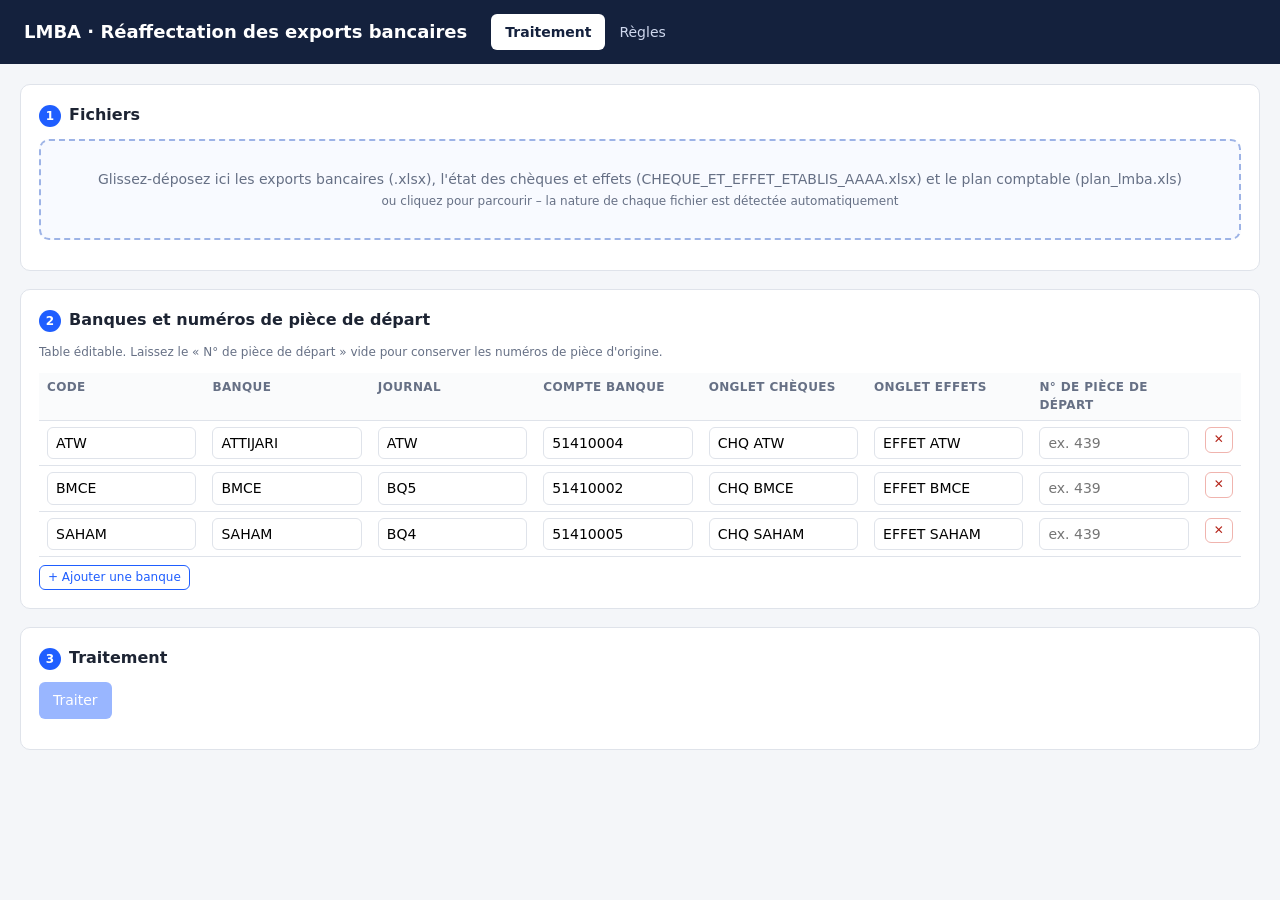
==== lmba/index.html @ 4ccf11db "Ajout de l'application LMBA de réaffectation des exports bancaires Co-Authored-By: Claude Sonnet 5.5" ====
<!doctype html>
<html lang="fr">
<head>
<meta charset="utf-8">
<meta name="viewport" content="width=device-width, initial-scale=1">
<title>LMBA – Réaffectation des exports bancaires</title>
<style>
:root{--bg:#f4f6f9;--card:#fff;--ink:#1d2433;--mut:#667085;--line:#dfe3ea;--acc:#1f5eff;--ok:#c6efce;--warn:#ffeb9c;--bad:#f8cbad}
*{box-sizing:border-box}
body{margin:0;font:14px/1.45 system-ui,-apple-system,Segoe UI,Roboto,sans-serif;background:var(--bg);color:var(--ink)}
header{background:#14213d;color:#fff;padding:14px 24px;display:flex;align-items:center;gap:24px;flex-wrap:wrap}
header h1{font-size:18px;margin:0;font-weight:600}
nav button{background:transparent;color:#cfd8ee;border:0;padding:8px 14px;font-size:14px;cursor:pointer;border-radius:6px}
nav button.on{background:#fff;color:#14213d;font-weight:600}
main{max-width:1280px;margin:0 auto;padding:20px}
.card{background:var(--card);border:1px solid var(--line);border-radius:10px;padding:18px;margin-bottom:18px}
.card h2{font-size:16px;margin:0 0 12px}
.card h2 .n{display:inline-block;background:var(--acc);color:#fff;border-radius:50%;width:22px;height:22px;text-align:center;line-height:22px;font-size:12px;margin-right:8px}
.drop{border:2px dashed #9db3e6;border-radius:10px;padding:28px;text-align:center;color:var(--mut);background:#f8faff;cursor:pointer}
.drop.over{background:#e6eeff;border-color:var(--acc)}
table{border-collapse:collapse;width:100%}
th,td{border-bottom:1px solid var(--line);padding:6px 8px;text-align:left;vertical-align:top}
th{font-size:12px;text-transform:uppercase;letter-spacing:.03em;color:var(--mut);background:#fafbfc;position:sticky;top:0}
td.num,th.num{text-align:right;font-variant-numeric:tabular-nums}
input,select,button{font:inherit}
input[type=text],input[type=number],select{border:1px solid var(--line);border-radius:6px;padding:5px 8px;background:#fff;max-width:100%}
td input[type=text]{width:100%;min-width:70px}
button.b{background:var(--acc);color:#fff;border:0;border-radius:6px;padding:8px 14px;cursor:pointer}
button.b.sec{background:#fff;color:var(--acc);border:1px solid var(--acc)}
button.b.red{background:#fff;color:#b42318;border:1px solid #f0b4ae}
button.b:disabled{opacity:.45;cursor:default}
button.sm{padding:3px 8px;font-size:12px}
.tag{display:inline-block;padding:1px 8px;border-radius:10px;font-size:12px;background:#eef1f6}
.tag.etat{background:#e0f2fe}.tag.plan{background:#ede9fe}.tag.exp{background:#dcfce7}.tag.err{background:#fee2e2}
.row{display:flex;gap:12px;flex-wrap:wrap;align-items:center}
.mut{color:var(--mut)}
.s-ok{background:var(--ok)}.s-verify{background:var(--warn)}.s-bad{background:var(--bad)}
.warns{margin:10px 0 0;padding:10px 14px;background:#fff7e6;border:1px solid #ffd591;border-radius:8px}
.warns li{margin:2px 0}
.scroll{max-height:520px;overflow:auto;border:1px solid var(--line);border-radius:8px}
.hide{display:none}
details{margin:8px 0}summary{cursor:pointer;font-weight:600}
code{background:#eef1f6;padding:1px 4px;border-radius:4px}
.inv{outline:2px solid #d92d20}
.small{font-size:12px}
td.mono input{font-family:ui-monospace,Menlo,Consolas,monospace;font-size:12px}
</style>
</head>
<body>
<header>
  <h1>LMBA · Réaffectation des exports bancaires</h1>
  <nav><button id="nav-main" class="on">Traitement</button><button id="nav-rules">Règles</button></nav>
</header>
<main>

<!-- ============ VUE TRAITEMENT ============ -->
<div id="view-main">

<section class="card">
  <h2><span class="n">1</span>Fichiers</h2>
  <div class="drop" id="drop">Glissez-déposez ici les exports bancaires (.xlsx), l'état des chèques et effets (CHEQUE_ET_EFFET_ETABLIS_AAAA.xlsx) et le plan comptable (plan_lmba.xls)<br><span class="small">ou cliquez pour parcourir – la nature de chaque fichier est détectée automatiquement</span>
    <input type="file" id="fileInput" multiple accept=".xlsx,.xls,.xlsm" class="hide"></div>
  <div id="fileList" style="margin-top:12px"></div>
</section>

<section class="card">
  <h2><span class="n">2</span>Banques et numéros de pièce de départ</h2>
  <p class="mut small" style="margin-top:0">Table éditable. Laissez le « N° de pièce de départ » vide pour conserver les numéros de pièce d'origine.</p>
  <div id="banksTbl"></div>
  <div class="row" style="margin-top:8px"><button class="b sec sm" id="addBank">+ Ajouter une banque</button></div>
</section>

<section class="card">
  <h2><span class="n">3</span>Traitement</h2>
  <div class="row"><button class="b" id="runBtn" disabled>Traiter</button><span id="runInfo" class="mut"></span></div>
  <div id="warns"></div>
  <div id="results" style="margin-top:12px"></div>
</section>

<section class="card hide" id="reviewCard">
  <h2><span class="n">4</span>Lignes à vérifier / non affectées</h2>
  <div class="row" style="margin-bottom:8px">
    <label>Afficher : <select id="revFilter"><option value="all">Jaunes et orange</option><option value="verify">Jaunes (à vérifier)</option><option value="bad">Orange (non affectées)</option></select></label>
    <span class="mut small">Choisissez un compte (saisie libre pour rechercher dans le plan). Cochez « Mémoriser » pour enregistrer une correspondance permanente.</span>
  </div>
  <div class="scroll"><table id="revTbl"></table></div>
  <details id="unkBox"><summary>Libellés sans règle</summary><div id="unkList"></div></details>
</section>

<section class="card hide" id="dlCard">
  <h2><span class="n">5</span>Téléchargements</h2>
  <div id="dlList" class="row"></div>
  <details id="lblBox"><summary>Libellés rencontrés par banque (pour affiner les motifs)</summary><div id="lblList"></div></details>
</section>

</div>

<!-- ============ VUE RÈGLES ============ -->
<div id="view-rules" class="hide">
<section class="card">
  <h2>Import / export</h2>
  <div class="row">
    <button class="b sec" id="expJson">Exporter (JSON)</button>
    <button class="b sec" id="impJsonBtn">Importer (JSON)</button><input type="file" id="impJson" accept=".json" class="hide">
    <button class="b red" id="resetAll">Rétablir les règles par défaut</button>
  </div>
  <p class="mut small">Le JSON contient les banques, les règles et les correspondances manuelles. Tout est mémorisé dans ce navigateur (localStorage) ; aucune donnée n'est envoyée à un serveur.</p>
</section>
<section class="card">
  <h2>Règles d'imputation <span class="mut small">(appliquées de haut en bas, la première qui correspond l'emporte ; elles ne concernent que les lignes 44970000)</span></h2>
  <p class="small mut" style="margin-top:0">Types : <b>chq</b>/<b>eff</b> = règlement fournisseur via l'état (le dernier groupe numérique du motif est le n°) ; <b>vir</b> = « Virement {nom} » (dernier groupe = nom) ; <b>fixed</b> = compte + libellé fixes ; <b>label</b> = seul le libellé change ; <b>keep</b> = ne rien modifier. Libellé : <code>{benef}</code> <code>{n}</code> <code>{nom}</code> <code>$1</code>…<code>$9</code> (groupes du motif). Motifs : expressions régulières insensibles à la casse, testées sur le libellé en majuscules sans accents.</p>
  <div class="scroll" style="max-height:640px"><table id="rulesTbl"></table></div>
  <div class="row" style="margin-top:8px"><button class="b sec sm" id="addRule">+ Ajouter une règle</button></div>
</section>
<section class="card">
  <h2>Correspondances manuelles (bénéficiaire / libellé → compte)</h2>
  <table id="mapTbl"></table>
  <div class="row" style="margin-top:8px"><button class="b sec sm" id="addMap">+ Ajouter une correspondance</button></div>
</section>
</div>

</main>
<datalist id="planList"></datalist>
<script src="lib/xlsx.min.js"></script>
<script src="lib/jszip.min.js"></script>
<script>
'use strict';
/* =====================================================================
   Utilitaires
   ===================================================================== */
const $ = s => document.querySelector(s);
const esc = s => String(s ?? '').replace(/[&<>"]/g, c => ({'&':'&amp;','<':'&lt;','>':'&gt;','"':'&quot;'}[c]));
const norm = s => String(s ?? '').normalize('NFD').replace(/[̀-ͯ]/g, '').toUpperCase().replace(/\s+/g, ' ').trim();
const normName = s => norm(s).split(/[^A-Z0-9]+/).filter(t => t && !['STE','SARL','SA','SOCIETE'].includes(t)).join('');
const r2 = x => Math.round(x * 100) / 100;
const fmt = x => r2(x).toLocaleString('fr-FR', {minimumFractionDigits: 2, maximumFractionDigits: 2});
function num(v) {
  if (typeof v === 'number') return v;
  if (v == null || v === '') return 0;
  let s = String(v).replace(/[\s ]/g, '');
  if (s.includes(',') && s.includes('.')) s = s.replace(/,/g, ''); else s = s.replace(',', '.');
  const f = parseFloat(s); return isNaN(f) ? 0 : f;
}
const EPOCH = Date.UTC(1899, 11, 30);
function toSerial(v) {
  if (v instanceof Date) return Math.round((Date.UTC(v.getFullYear(), v.getMonth(), v.getDate()) - EPOCH) / 864e5);
  if (typeof v === 'number') return Math.floor(v);
  if (typeof v === 'string') {
    const m = v.trim().match(/^(\d{1,2})[\/.\-](\d{1,2})[\/.\-](\d{2,4})/);
    if (m) { let y = +m[3]; if (y < 100) y += 2000; return Math.round((Date.UTC(y, +m[2] - 1, +m[1]) - EPOCH) / 864e5); }
    const m2 = v.trim().match(/^(\d{4})-(\d{2})-(\d{2})/);
    if (m2) return Math.round((Date.UTC(+m2[1], +m2[2] - 1, +m2[3]) - EPOCH) / 864e5);
  }
  return null;
}
const ymd = n => { const d = new Date(EPOCH + n * 864e5); return {y: d.getUTCFullYear(), m: d.getUTCMonth() + 1, d: d.getUTCDate()}; };
const dateStr = n => { if (n == null) return ''; const t = ymd(n); return String(t.d).padStart(2,'0') + '/' + String(t.m).padStart(2,'0') + '/' + t.y; };
const monthKey = n => { const t = ymd(n); return String(t.m).padStart(2,'0') + '-' + t.y; };
const escRe = s => s.replace(/[.*+?^${}()|[\]\\]/g, '\\$&');
function lev(a, b) {
  if (a === b) return 0; if (!a.length) return b.length; if (!b.length) return a.length;
  let prev = Array.from({length: b.length + 1}, (_, i) => i);
  for (let i = 1; i <= a.length; i++) {
    const cur = [i];
    for (let j = 1; j <= b.length; j++) cur[j] = Math.min(prev[j] + 1, cur[j-1] + 1, prev[j-1] + (a[i-1] === b[j-1] ? 0 : 1));
    prev = cur;
  }
  return prev[b.length];
}
const sim = (a, b) => { const m = Math.max(a.length, b.length); return m ? 1 - lev(a, b) / m : 1; };
const sheetKey = s => norm(s).replace(/[^A-Z0-9]/g, '');
const uid = () => Math.random().toString(36).slice(2, 9);

/* =====================================================================
   Configuration par défaut + persistance
   ===================================================================== */
const LS_KEY = 'lmba.config.v1';
const R = (bank, type, pattern, account, label, verify, note) => ({id: uid(), active: true, bank, type, pattern, account: account || '', label: label || '', verify: !!verify, note: note || ''});
function defaultBanks() {
  return [
    {code: 'ATW',   name: 'ATTIJARI', journal: 'ATW', account: '51410004', chq: 'CHQ ATW',   eff: 'EFFET ATW',   start: ''},
    {code: 'BMCE',  name: 'BMCE',     journal: 'BQ5', account: '51410002', chq: 'CHQ BMCE',  eff: 'EFFET BMCE',  start: ''},
    {code: 'SAHAM', name: 'SAHAM',    journal: 'BQ4', account: '51410005', chq: 'CHQ SAHAM', eff: 'EFFET SAHAM', start: ''}
  ];
}
function defaultRules() {
  const FR = 'Frais et commissions et services banquaires';
  const NOGEN = '(?!(?:COM|FRAIS|TVA|FACTURATION|SMS|TIMBRE)|.*(?:REMISE|ENCAISS|REJET|CERTIF|RECU))';
  return [
    R('*', 'fixed', 'TIMBRE|TIMFISC', '61671000', "Droitesd'enregistrement et de timbre", false, '2.2a Timbres (testés en premier)'),
    R('*', 'keep', '^(ARRETE DU COMPTE|AGIOS|FRAIS INSCRIPTION AU RNESM)', '', '', false, '2.2 Exceptions : pas de frais'),
    R('*', 'fixed', '^VIRMAS EMIS', '44320000', 'rémunérations dues au personnel', false, '2.2c Virements de masse'),
    R('ATW', 'chq', '^PAIEMENT CHEQUE N (?:[A-Z]{3} )?0*(\\d+)$', '', '{benef} CH N° {n}', false, '2.1 ATW chèques'),
    R('ATW', 'eff', '^REGLEMENT LCN N 0*(\\d+)$', '', '{benef} LCN N° {n}', false, '2.1 ATW effets'),
    R('ATW', 'vir', '^VIR(\\.| AG| INST| SRBM)? ?EMIS (WEB )?VERS (.+)$', '', 'Virement {nom}', false, '2.1 ATW virements émis'),
    R('BMCE', 'chq', '^PAIEMENT DE VOTRE CHEQUE NUMERO 0*(\\d+)$', '', '{benef} CH N° {n}', false, '2.1 BMCE chèques'),
    R('BMCE', 'eff', '^PAIEMENT DE VOTRE LCN RECUE INTER (BANQUE|AGENCE) NUMERO 0*(\\d+)$', '', '{benef} LCN N° {n}', false, '2.1 BMCE effets'),
    R('SAHAM', 'chq', '^' + NOGEN + '.*?(?:CHEQUE|CHQ)\\D*0*(\\d{5,})', '', '{benef} CH N° {n}', false, '2.1 SAHAM chèques (motif générique – à affiner)'),
    R('SAHAM', 'eff', '^' + NOGEN + '.*?(?:LCN|EFFET)\\D*0*(\\d{5,})', '', '{benef} LCN N° {n}', false, '2.1 SAHAM effets (motif générique – à affiner)'),
    R('*', 'vir', '^(?!COM|FRAIS|TVA|FACTURATION|SMS|REJET).*\\bVIR.*?\\b(?:EMIS|VERS)\\b\\s+(?:(?:WEB|VERS)\\s+)*(.+)$', '', 'Virement {nom}', false, '2.1 Virements émis (toutes banques)'),
    R('ATW', 'fixed', '^(COM & FRAIS|COMMISSION PRELEVEMENT DGI|FACTURATION VIREMENT DU|COMMISSION CAUTION|FRAIS RELEVE CAUTION|COMMISSION TRAITEMENT DEPASSEMENT|OPERATION AU DEBIT REF : C\\.PME|SMS SUPLM|COMM VIR|FRAIS POUR CERTIFICATION CHEQUE)', '61473000', FR, false, '2.2b Frais ATW'),
    R('BMCE', 'fixed', '^(COMMISSION DE PAIEMENT DE VOTRE LCN|TVA SUR COMMISSION|COMMISSION SUR PRELEVEMENT|TVA SUR FRAIS|FRAIS H\\.?T BAD E-BANKING|TVA / FRAIS|COMMISSION CAUTION|FRAIS COURRIER CAUTION|FRAIS TVA|COMMISSION REMISE|COMMISSION IMPAYE|TVA COMMISSION|COMMISSION SUR VIREMENT|FRAIS ECHELLE|FRAIS T\\.?COMPTE|COMMI)', '61473000', FR, false, '2.2b Frais BMCE'),
    R('*', 'fixed', '^(COM\\b|COMM|FRAIS|TVA SUR COM|TVA SUR FRAIS|TVA / FRAIS|FACTURATION|SMS)', '61473000', FR, true, '2.2b Règle générale (toutes banques) – à vérifier'),
    R('*', 'keep', '^PRELEVEMENT EN FAV\\.?\\s*CNSS', '', '', false, '2.3 CNSS : libellé inchangé'),
    R('*', 'label', '^PRELEVEMENT EN FAV\\.?\\s*(.+)$', '', '$1', false, '2.3 Prélèvement en faveur de X'),
    R('*', 'label', '^PRELEVEMENT A005 ECH', '', 'PRELEVEMENT A005 ECH', false, '2.3 Prélèvement A005'),
    R('*', 'keep', '^(VIR[A-Z. ]*RECU DE|VIREMENT RECU DE|ENCAISSEMENT DE|REMISE CHEQUE|REGLEMENT REMISE|REJET VIREMENT|CERTIFICATION CHEQUE)', '', '', false, '2.4 Encaissements, rejets : ne pas modifier')
  ];
}
function defaultMaps() {
  const L = '44110011';
  return ['LOYER ATELIER BENSNAH ABDELKADER','LOYER BUREAU SIHAM','MR BENSNAH LOYER','LOYER ATELIER','LOYER BUREAU','SIHAM MESNAN LOYER BUREAU']
    .map(n => ({name: n, account: L}))
    .concat([{name: "RSB PARTNER'S", account: '44110862'}, {name: 'TUBE ET PROFIL', account: '44110214'}]);
}
let CFG;
function loadCfg() {
  let c = null;
  try { c = JSON.parse(localStorage.getItem(LS_KEY) || 'null'); } catch (e) {}
  CFG = (c && c.banks && c.rules && c.maps) ? c : {banks: defaultBanks(), rules: defaultRules(), maps: defaultMaps()};
}
function saveCfg() { try { localStorage.setItem(LS_KEY, JSON.stringify(CFG)); } catch (e) {} }
loadCfg();

/* =====================================================================
   État applicatif
   ===================================================================== */
const S = {files: [], plan: null, results: null, overrides: new Map(), warns: []};

/* =====================================================================
   Lecture des fichiers
   ===================================================================== */
const sheetRows = ws => XLSX.utils.sheet_to_json(ws, {header: 1, raw: true, defval: null, blankrows: false});

function parseEtat(wb) {
  const out = {};
  for (const sn of wb.SheetNames) {
    const rows = sheetRows(wb.Sheets[sn]);
    const hi = rows.slice(0, 40).findIndex(r => r.some(c => c != null && norm(c).includes('BENIFICAIRE/LIBELLE')));
    if (hi < 0) continue;
    const h = rows[hi].map(norm);
    const cB = h.findIndex(x => x.includes('BENIFICAIRE'));
    let cD = h.findIndex(x => x === 'DATE');
    let cN = h.findIndex(x => (x.includes('CHEQUE') || x.includes('EFFET')) && !x.includes('ECHEANCE'));
    let cM = h.findIndex(x => x.includes('MONTANT'));
    if (cN < 0) cN = cB + 3; if (cM < 0) cM = cB + 4; if (cD < 0) cD = cB + 1;
    const map = new Map(); let count = 0;
    for (const r of rows.slice(hi + 1)) {
      if (r.some(c => c != null && norm(c).includes('ANNULER'))) continue;
      const benef = String(r[cB] ?? '').replace(/\s+/g, ' ').trim();
      const n = String(r[cN] ?? '').replace(/\D/g, '').replace(/^0+/, '');
      if (!benef && !n) continue;
      if (!n) continue;
      const rec = {benef, amount: num(r[cM]), date: toSerial(r[cD]), sheet: sn};
      if (!map.has(n)) map.set(n, []);
      map.get(n).push(rec); count++;
    }
    out[sheetKey(sn)] = {name: sn, map, count};
  }
  return out;
}
function parseExport(wb) {
  for (const sn of wb.SheetNames) {
    const rows = sheetRows(wb.Sheets[sn]);
    const hi = rows.slice(0, 20).findIndex(r => r.some(c => norm(c) === 'JRL') && r.some(c => norm(c).startsWith('DATE')));
    if (hi < 0) continue;
    const hdrRaw = rows[hi];
    const h = hdrRaw.map(c => norm(c));
    const find = (pred, dflt) => { const i = h.findIndex(pred); return i >= 0 ? i : dflt; };
    const C = {
      jrl: find(x => x === 'JRL', 0), date: find(x => x.startsWith('DATE'), 1), piece: find(x => x.startsWith('PIECE'), 2),
      acc: find(x => x.includes('COMPTE'), 3), label: find(x => x.startsWith('NOM'), 4), d: find(x => x.startsWith('DEBIT'), 5),
      c: find(x => x.startsWith('CREDIT'), 6), fact: find(x => x.includes('FACTURE'), 7)
    };
    const hdr = [C.jrl, C.date, C.piece, C.acc, C.label, C.d, C.c, C.fact].map((ci, k) => hdrRaw[ci] ?? ['Jrl','Date Fact.','Pièce','N° Compte','Nom client','Débit','Crédit','N° Facture'][k]);
    const out = [];
    rows.slice(hi + 1).forEach((r, i) => {
      if (r.every(c => c == null || c === '')) return;
      const acc = String(r[C.acc] ?? '').trim();
      if (!acc) return;
      out.push({idx: i, jrl: String(r[C.jrl] ?? '').trim(), date: toSerial(r[C.date]), piece: r[C.piece], acc, rawAcc: r[C.acc],
        label: String(r[C.label] ?? ''), d: num(r[C.d]), c: num(r[C.c]), rawD: r[C.d], rawC: r[C.c], fact: r[C.fact]});
    });
    return {rows: out, hdr, sheet: sn};
  }
  return null;
}
function parsePlan(wb) {
  const rows = sheetRows(wb.Sheets[wb.SheetNames[0]]);
  const accs = new Map();
  for (const r of rows) {
    const a = String(r[0] ?? '').trim();
    if (/^\d{4,}$/.test(a)) accs.set(a, String(r[2] ?? '').replace(/\s+/g, ' ').trim());
  }
  return accs.size >= 5 ? accs : null;
}
function detectBank(rows) {
  const cnt = {};
  for (const b of CFG.banks) cnt[b.code] = 0;
  for (const r of rows) for (const b of CFG.banks) {
    if (b.journal && r.jrl.toUpperCase() === b.journal.toUpperCase()) cnt[b.code]++;
    else if (b.account && r.acc === b.account) cnt[b.code]++;
  }
  const best = Object.entries(cnt).sort((a, b) => b[1] - a[1])[0];
  return best && best[1] > 0 ? best[0] : '';
}
function majorityMonth(rows) {
  const c = {};
  for (const r of rows) if (r.date != null) { const k = monthKey(r.date); c[k] = (c[k] || 0) + 1; }
  const e = Object.entries(c).sort((a, b) => b[1] - a[1]);
  return {month: e[0] ? e[0][0] : '', multi: e.length > 1};
}
async function addFiles(list) {
  for (const f of list) {
    const rec = {id: uid(), name: f.name, kind: 'inconnu', msg: ''};
    try {
      const wb = XLSX.read(await f.arrayBuffer(), {type: 'array'});
      const et = parseEtat(wb);
      if (Object.keys(et).length) { rec.kind = 'etat'; rec.etat = et; rec.msg = Object.values(et).map(s => `${s.name} (${s.count})`).join(', '); }
      else {
        const ex = parseExport(wb);
        if (ex && ex.rows.length) {
          rec.kind = 'export'; rec.ex = ex; rec.bank = detectBank(ex.rows);
          const m = majorityMonth(ex.rows); rec.month = m.month; rec.multi = m.multi;
          rec.minDate = Math.min(...ex.rows.map(r => r.date ?? 1e9));
        } else {
          const pl = parsePlan(wb);
          if (pl) { rec.kind = 'plan'; rec.plan = pl; rec.msg = pl.size + ' comptes'; }
        }
      }
    } catch (e) { rec.msg = 'Lecture impossible : ' + e.message; }
    S.files.push(rec);
  }
  S.results = null;
  refreshPlan(); renderFiles(); renderResults();
}
function refreshPlan() {
  const p = S.files.filter(f => f.kind === 'plan').pop();
  S.plan = p ? p.plan : null;
  const dl = $('#planList');
  dl.innerHTML = S.plan ? [...S.plan].map(([a, n]) => `<option value="${esc(a)} – ${esc(n)}"></option>`).join('') : '';
}

/* =====================================================================
   Appariement des écritures
   ===================================================================== */
function pairRows(rows) {
  const isBank = r => /^514/.test(r.acc);
  const opp = (a, b) => Math.abs(a.d - b.c) < 0.005 && Math.abs(a.c - b.d) < 0.005;
  const used = new Set(), pairs = [];
  const mk = (a, b) => { used.add(a); used.add(b); const bank = isBank(a) ? a : b, cp = bank === a ? b : a; pairs.push({bank, cp}); };
  // 1) lignes consécutives
  for (let i = 0; i + 1 < rows.length; i++) {
    const a = rows[i], b = rows[i + 1];
    if (used.has(a) || used.has(b)) continue;
    if (isBank(a) !== isBank(b) && a.date === b.date && norm(a.label) === norm(b.label) && opp(a, b)) { mk(a, b); i++; }
  }
  // 2) regroupement (date, libellé), puis 3) (date, montant opposé)
  const rest = () => rows.filter(r => !used.has(r));
  for (const pass of [0, 1]) {
    const banks = rest().filter(isBank), cps = rest().filter(r => !isBank(r));
    for (const a of banks) {
      const b = cps.find(c => !used.has(c) && opp(a, c) && c.date === a.date && (pass === 1 || norm(c.label) === norm(a.label)));
      if (b) mk(a, b);
    }
  }
  // 4) orphelines
  const orphans = rest().map(r => isBank(r) ? {bank: r, cp: null} : {bank: null, cp: r});
  const all = pairs.concat(orphans);
  all.forEach(p => { p.first = Math.min(p.bank ? p.bank.idx : 1e9, p.cp ? p.cp.idx : 1e9); });
  all.sort((x, y) => x.first - y.first);
  return all;
}

/* =====================================================================
   Moteur de règles
   ===================================================================== */
const rank = {none: 0, ok: 1, verify: 2, bad: 3};
const worst = (a, b) => rank[b] > rank[a] ? b : a;
function lastNumericGroup(m) { for (let i = m.length - 1; i >= 1; i--) if (m[i] != null && /^\d+$/.test(m[i])) return m[i]; return ''; }
function lastGroup(m) { for (let i = m.length - 1; i >= 1; i--) if (m[i] != null && m[i] !== '') return m[i]; return ''; }
function tpl(t, m, vars) {
  return String(t || '').replace(/\{(\w+)\}/g, (_, k) => (vars && vars[k] != null ? vars[k] : '')).replace(/\$(\d)/g, (_, d) => m[+d] ?? '').replace(/\s+/g, ' ').trim();
}
function makeCtx(etats) {
  const re = new Map(), bad = [];
  for (const r of CFG.rules) { try { re.set(r.id, new RegExp(r.pattern, 'i')); } catch (e) { bad.push(r.pattern); } }
  const sup = S.plan ? [...S.plan].filter(([a]) => a.startsWith('4411')).map(([a, n]) => ({acc: a, name: n, n: normName(n)})) : [];
  return {re, bad, etats, sup, supCache: new Map()};
}
function findEtat(ctx, bank, kind, n, amount) {
  const wanted = sheetKey(kind === 'chq' ? bank.chq : bank.eff);
  const pick = (recs) => recs.find(x => Math.abs(x.amount - amount) <= 0.01) || recs[0];
  let recs = ctx.etats[wanted] && ctx.etats[wanted].map.get(n);
  if (recs) return {rec: pick(recs), other: null};
  for (const k of Object.keys(ctx.etats)) { const rr = ctx.etats[k].map.get(n); if (rr) return {rec: pick(rr), other: ctx.etats[k].name}; }
  return null;
}
function matchSupplier(ctx, benef) {
  if (ctx.supCache.has(benef)) return ctx.supCache.get(benef);
  const nb = normName(benef);
  let res;
  const mp = CFG.maps.find(m => normName(m.name) === nb && nb);
  if (mp) res = {status: 'ok', account: mp.account, name: (S.plan && S.plan.get(mp.account)) || mp.name, remark: ''};
  else if (!S.plan) res = {status: 'bad', account: '', name: '', remark: 'Plan comptable non chargé'};
  else if (!nb) res = {status: 'bad', account: '', name: '', remark: 'Bénéficiaire vide'};
  else {
    let best = null, bs = -1, inc = null, incS = -1;
    for (const s of ctx.sup) {
      const v = sim(nb, s.n);
      if (v > bs) { bs = v; best = s; }
      if (s.n && Math.min(s.n.length, nb.length) >= 5 && (s.n.includes(nb) || nb.includes(s.n)) && v > incS) { incS = v; inc = s; }
    }
    if (best && bs >= 0.9) res = {status: 'ok', account: best.acc, name: best.name, remark: bs < 1 ? `Rapproché de « ${best.name} » (similarité ${bs.toFixed(2)})` : ''};
    else if (inc) res = {status: 'verify', account: inc.acc, name: inc.name, remark: `Nom inclus dans « ${inc.name} » – à vérifier`};
    else res = {status: 'bad', account: '', name: '', remark: 'Fournisseur absent du plan – compte à créer' + (best ? ` (plus proche : « ${best.name} »)` : '')};
  }
  ctx.supCache.set(benef, res);
  return res;
}
function classify(e, bank, ctx) {
  const raw = String(e.cp.label ?? '');
  const base = {newLabel: raw, account: e.cp.acc, accountName: S.plan ? (S.plan.get(e.cp.acc) || '') : '', benef: '', remark: '', status: 'none', ruleId: null, unknown: false};
  if (e.cp.acc !== '44970000') return base;
  const L = norm(raw);
  const amount = Math.max(e.cp.d, e.cp.c);
  for (const r of CFG.rules) {
    if (!r.active || (r.bank !== '*' && r.bank !== bank.code)) continue;
    const re = ctx.re.get(r.id); if (!re) continue;
    const m = L.match(re); if (!m) continue;
    base.ruleId = r.id;
    switch (r.type) {
      case 'keep': return base;
      case 'label': base.newLabel = tpl(r.label, m); base.status = 'ok'; base.remark = 'Libellé modifié (compte 44970000 conservé)'; return base;
      case 'fixed':
        base.newLabel = tpl(r.label, m) || raw; base.account = r.account || base.account;
        base.accountName = (S.plan && S.plan.get(base.account)) || ''; base.status = r.verify ? 'verify' : 'ok';
        base.remark = r.verify ? 'Libellé capté par la règle générale – à vérifier' : ''; return base;
      case 'vir': {
        const nom = lastGroup(m).trim();
        base.newLabel = tpl(r.label, m, {nom}); base.benef = ''; base.status = 'ok'; base.remark = 'Virement (compte 44970000 conservé)'; return base;
      }
      case 'chq': case 'eff': {
        const n = lastNumericGroup(m).replace(/^0+/, '');
        const hasEtat = Object.keys(ctx.etats).length > 0;
        const found = hasEtat && n ? findEtat(ctx, bank, r.type, n, amount) : null;
        if (!found) { base.status = 'bad'; base.remark = hasEtat ? "N° introuvable dans l'état" : "État des chèques et effets non chargé"; base.benef = ''; return base; }
        const {rec, other} = found;
        base.benef = rec.benef; base.newLabel = tpl(r.label, m, {benef: rec.benef, n});
        let st = 'ok'; const rem = [];
        if (other) { st = worst(st, 'verify'); rem.push(`N° trouvé dans l'onglet « ${other} » au lieu de « ${r.type === 'chq' ? bank.chq : bank.eff} »`); }
        if (Math.abs(rec.amount - amount) > 0.01) { st = worst(st, 'verify'); rem.push(`Montant état ${fmt(rec.amount)} ≠ banque ${fmt(amount)}`); }
        const sp = matchSupplier(ctx, rec.benef);
        st = worst(st, sp.status); if (sp.remark) rem.push(sp.remark);
        if (sp.account) { base.account = sp.account; base.accountName = sp.name; }
        base.status = st; base.remark = rem.join(' · '); return base;
      }
    }
  }
  // Aucun motif : correspondance mémorisée sur le libellé ?
  const mp = CFG.maps.find(m => normName(m.name) === normName(raw) && normName(raw));
  if (mp) { base.account = mp.account; base.accountName = (S.plan && S.plan.get(mp.account)) || mp.name; base.status = 'ok'; base.remark = 'Correspondance mémorisée'; return base; }
  base.status = 'bad'; base.unknown = true; base.remark = 'Libellé sans règle'; return base;
}

/* =====================================================================
   Traitement
   ===================================================================== */
function run() {
  const warns = [];
  const exports = S.files.filter(f => f.kind === 'export');
  if (!exports.length) return;
  const etats = {};
  for (const f of S.files.filter(f => f.kind === 'etat')) for (const [k, v] of Object.entries(f.etat)) {
    if (!etats[k]) etats[k] = {name: v.name, map: new Map(), count: 0};
    for (const [n, recs] of v.map) { if (!etats[k].map.has(n)) etats[k].map.set(n, []); etats[k].map.get(n).push(...recs); }
    etats[k].count += v.count;
  }
  const ctx = makeCtx(etats);
  if (ctx.bad.length) warns.push('Motifs invalides ignorés : ' + ctx.bad.join(' ; '));
  if (!S.files.some(f => f.kind === 'etat')) warns.push("Aucun état des chèques et effets chargé : les règlements par chèque/effet resteront non affectés.");
  if (!S.plan) warns.push("Aucun plan comptable chargé : les fournisseurs ne pourront pas être affectés.");

  const order = exports.slice().sort((a, b) => (a.minDate - b.minDate) || a.name.localeCompare(b.name));
  const counters = {}; const nextFree = {};
  for (const b of CFG.banks) { const n = parseInt(b.start, 10); counters[b.code] = isNaN(n) ? null : n; }
  const results = [];
  for (const f of order) {
    const bank = CFG.banks.find(b => b.code === f.bank);
    if (!bank) { warns.push(`« ${f.name} » : banque non détectée – choisissez-la dans la liste.`); continue; }
    const entries = pairRows(f.ex.rows).map((p, i) => ({p, key: f.id + ':' + p.first, fileId: f.id}));
    const res = {file: f, bank, month: f.month, entries: [], stats: {total: 0, ok: 0, verify: 0, bad: 0, none: 0}, rangeLabel: '—', totalD: 0, totalC: 0};
    for (const en of entries) {
      const p = en.p;
      if (!p.cp || !p.bank) {
        warns.push(`« ${f.name} » : ligne non appariée (${dateStr((p.bank || p.cp).date)} – ${(p.bank || p.cp).label} – compte ${(p.bank || p.cp).acc})`);
        en.cp = p.cp || {acc: '', label: '', d: 0, c: 0, date: p.bank.date, idx: -1, jrl: p.bank.jrl};
        en.bk = p.bank; if (!p.bank) en.bk = null;
        en.orphan = true;
      } else { en.cp = p.cp; en.bk = p.bank; }
      const cl = p.cp ? classify({cp: p.cp, bk: p.bank}, bank, ctx) : {newLabel: p.bank.label, account: '', accountName: '', benef: '', remark: 'Ligne non appariée', status: 'bad', ruleId: null, unknown: false};
      Object.assign(en, cl);
      const ov = S.overrides.get(en.key);
      if (ov) { en.account = ov.account; en.accountName = ov.name; en.status = 'ok'; en.remark = (en.remark ? en.remark + ' · ' : '') + 'Choix manuel'; en.manual = true; }
      en.date = (p.bank || p.cp).date; en.origLabel = String((p.cp || p.bank).label ?? '');
      en.amount = r2(Math.max(p.cp ? Math.max(p.cp.d, p.cp.c) : 0, p.bank ? Math.max(p.bank.d, p.bank.c) : 0));
      en.sheetName = f.name; en.bankCode = bank.code;
      en.changed = en.newLabel !== en.origLabel || (p.cp && en.account !== p.cp.acc);
      res.entries.push(en);
      res.stats.total++; res.stats[en.status]++;
      for (const l of [p.cp, p.bank]) if (l) { res.totalD += l.d; res.totalC += l.c; }
      const sd = (p.cp ? p.cp.d : 0) + (p.bank ? p.bank.d : 0), sc = (p.cp ? p.cp.c : 0) + (p.bank ? p.bank.c : 0);
      if (Math.abs(sd - sc) > 0.005 && !en.orphan) warns.push(`« ${f.name} » : écriture déséquilibrée (${dateStr(en.date)} – ${en.origLabel}) : débit ${fmt(sd)} / crédit ${fmt(sc)}`);
    }
    // numérotation
    if (counters[bank.code] != null) {
      const first = counters[bank.code];
      for (const en of res.entries) en.piece = counters[bank.code]++;
      res.rangeLabel = res.entries.length ? `${first} → ${counters[bank.code] - 1}` : '—';
      nextFree[bank.code] = counters[bank.code];
    }
    if (Math.abs(res.totalD - res.totalC) > 0.005) warns.push(`« ${f.name} » : total débit ${fmt(res.totalD)} ≠ total crédit ${fmt(res.totalC)}`);
    if (f.multi) warns.push(`« ${f.name} » : le fichier couvre plusieurs mois (mois retenu : ${f.month}).`);
    results.push(res);
  }
  // doublons entre fichiers
  const seen = new Map();
  for (const res of results) for (const en of res.entries) {
    const k = [en.bankCode, en.date, norm(en.origLabel), en.amount].join('|');
    if (seen.has(k) && seen.get(k) !== res.file.id) {
      const other = seen.get(k);
      warns.push(`Doublon possible entre fichiers : ${dateStr(en.date)} – ${en.origLabel} – ${fmt(en.amount)} (« ${res.file.name} » et « ${results.find(r => r.file.id === other).file.name} »)`);
      en.remark = (en.remark ? en.remark + ' · ' : '') + 'Doublon possible entre fichiers';
    } else if (!seen.has(k)) seen.set(k, res.file.id);
  }
  S.results = {list: results, nextFree};
  S.warns = warns;
  renderResults();
}

/* =====================================================================
   Export Excel
   ===================================================================== */
const FILL = {ok: 'C6EFCE', verify: 'FFEB9C', bad: 'F8CBAD'};
const stl = st => FILL[st] ? {fill: {patternType: 'solid', fgColor: {rgb: FILL[st]}}} : undefined;
function fileNameOf(res) { return `Export_${res.bank.code}_${res.month || 'XX-XXXX'}_reaffecte.xlsx`; }
async function buildXlsx(res) {
  const wb = XLSX.utils.book_new();
  const H = {font: {bold: true}, fill: {patternType: 'solid', fgColor: {rgb: 'D9E1F2'}}, border: {bottom: {style: 'thin', color: {rgb: '808080'}}}};
  // --- Feuil1
  const ws = {}; let r = 0;
  const put = (ws, r, c, v, o = {}) => {
    if (v === null || v === undefined || v === '') { if (!o.s) return; v = ''; }
    const cell = {v, t: typeof v === 'number' ? 'n' : 's'};
    if (o.z) cell.z = o.z; if (o.s) cell.s = JSON.parse(JSON.stringify(o.s)); // copie : la bibliothèque modifie l'objet de style
    ws[XLSX.utils.encode_cell({r, c})] = cell;
  };
  res.file.ex.hdr.forEach((h, c) => put(ws, 0, c, String(h), {s: H}));
  r = 1;
  const accVal = (acc, raw) => (typeof raw === 'number' && /^\d+$/.test(acc)) ? Number(acc) : acc;
  for (const en of res.entries) {
    const s = stl(en.status);
    for (const kind of ['cp', 'bk']) {
      const l = kind === 'cp' ? en.p.cp : en.p.bank; if (!l) continue;
      const isCp = kind === 'cp';
      const label = isCp ? en.newLabel : (en.p.cp ? en.newLabel : l.label);
      const acc = isCp ? en.account : l.acc;
      const piece = en.piece != null ? en.piece : l.piece;
      put(ws, r, 0, l.jrl, {s}); put(ws, r, 1, l.date, {z: 'dd/mm/yyyy', s}); put(ws, r, 2, piece, {s});
      put(ws, r, 3, accVal(acc, l.rawAcc), {s}); put(ws, r, 4, label, {s});
      put(ws, r, 5, l.rawD == null || l.rawD === '' ? null : l.d, {z: '#,##0.00', s}); put(ws, r, 6, l.rawC == null || l.rawC === '' ? null : l.c, {z: '#,##0.00', s});
      put(ws, r, 7, l.fact, {s});
      r++;
    }
  }
  ws['!ref'] = XLSX.utils.encode_range({s: {r: 0, c: 0}, e: {r: Math.max(r - 1, 0), c: 7}});
  ws['!cols'] = [{wch: 7}, {wch: 12}, {wch: 8}, {wch: 12}, {wch: 52}, {wch: 14}, {wch: 14}, {wch: 14}];
  XLSX.utils.book_append_sheet(wb, ws, 'Feuil1');
  // --- Contrôle
  const wc = {}; const hd = ['Date', "Libellé d'origine", 'Nouveau libellé', 'Bénéficiaire (état)', 'Compte affecté', 'Intitulé plan', 'Montant', 'Remarque'];
  hd.forEach((h, c) => put(wc, 0, c, h, {s: H}));
  res.entries.forEach((en, i) => {
    const s = stl(en.status), rr = i + 1;
    put(wc, rr, 0, en.date, {z: 'dd/mm/yyyy', s}); put(wc, rr, 1, en.origLabel, {s}); put(wc, rr, 2, en.newLabel, {s}); put(wc, rr, 3, en.benef, {s});
    put(wc, rr, 4, en.account, {s}); put(wc, rr, 5, en.accountName, {s}); put(wc, rr, 6, en.amount, {z: '#,##0.00', s}); put(wc, rr, 7, en.remark, {s});
  });
  wc['!ref'] = XLSX.utils.encode_range({s: {r: 0, c: 0}, e: {r: Math.max(res.entries.length, 0), c: 7}});
  wc['!cols'] = [{wch: 12}, {wch: 48}, {wch: 48}, {wch: 34}, {wch: 14}, {wch: 34}, {wch: 14}, {wch: 60}];
  XLSX.utils.book_append_sheet(wb, wc, 'Contrôle');
  const buf = XLSX.write(wb, {bookType: 'xlsx', type: 'array'});
  // en-tête figé (non géré par la bibliothèque) : on retouche le XML
  const zip = await JSZip.loadAsync(buf);
  for (const p of Object.keys(zip.files).filter(n => /^xl\/worksheets\/sheet\d+\.xml$/.test(n))) {
    let x = await zip.file(p).async('string');
    const view = '<sheetViews><sheetView workbookViewId="0"><pane ySplit="1" topLeftCell="A2" activePane="bottomLeft" state="frozen"/><selection pane="bottomLeft"/></sheetView></sheetViews>';
    if (/<sheetViews>/.test(x)) x = x.replace(/<sheetViews>[\s\S]*?<\/sheetViews>/, view);
    else if (/<dimension[^>]*\/>/.test(x)) x = x.replace(/(<dimension[^>]*\/>)/, '$1' + view);
    else x = x.replace(/(<worksheet[^>]*>)/, '$1' + view);
    zip.file(p, x);
  }
  return zip.generateAsync({type: 'uint8array', compression: 'DEFLATE'});
}
function saveBlob(data, name, type) {
  const a = document.createElement('a'); a.href = URL.createObjectURL(new Blob([data], {type}));
  a.download = name; document.body.appendChild(a); a.click(); a.remove(); setTimeout(() => URL.revokeObjectURL(a.href), 4000);
}
const XTYPE = 'application/vnd.openxmlformats-officedocument.spreadsheetml.sheet';
async function dlOne(i) { const res = S.results.list[i]; saveBlob(await buildXlsx(res), fileNameOf(res), XTYPE); }
async function dlZip() {
  const z = new JSZip();
  for (const res of S.results.list) z.file(fileNameOf(res), await buildXlsx(res));
  saveBlob(await z.generateAsync({type: 'uint8array'}), 'Exports_LMBA_reaffectes.zip', 'application/zip');
}

/* =====================================================================
   Rendu – vue Traitement
   ===================================================================== */
function renderFiles() {
  const el = $('#fileList');
  if (!S.files.length) { el.innerHTML = ''; $('#runBtn').disabled = true; return; }
  const kind = {export: ['exp', 'Export bancaire'], etat: ['etat', 'État chèques/effets'], plan: ['plan', 'Plan comptable'], inconnu: ['err', 'Non reconnu']};
  el.innerHTML = '<table><tr><th>Fichier</th><th>Nature</th><th>Banque</th><th>Mois</th><th>Détail</th><th></th></tr>' + S.files.map(f => {
    const [cls, lab] = kind[f.kind];
    const bankSel = f.kind === 'export' ? `<select data-bank="${f.id}"><option value="">— ?</option>${CFG.banks.map(b => `<option value="${esc(b.code)}"${b.code === f.bank ? ' selected' : ''}>${esc(b.code)}</option>`).join('')}</select>` : '';
    const det = f.kind === 'export' ? `${f.ex.rows.length} lignes` : esc(f.msg);
    return `<tr><td>${esc(f.name)}</td><td><span class="tag ${cls}">${lab}</span></td><td>${bankSel}</td><td>${esc(f.month || '')}</td><td class="mut">${det}</td><td><button class="b red sm" data-rm="${f.id}">Retirer</button></td></tr>`;
  }).join('') + '</table>';
  $('#runBtn').disabled = !S.files.some(f => f.kind === 'export');
  el.querySelectorAll('[data-rm]').forEach(b => b.onclick = () => { S.files = S.files.filter(f => f.id !== b.dataset.rm); S.results = null; refreshPlan(); renderFiles(); renderResults(); });
  el.querySelectorAll('[data-bank]').forEach(s => s.onchange = () => { S.files.find(f => f.id === s.dataset.bank).bank = s.value; S.results = null; renderResults(); });
}
function renderBanks() {
  const rows = CFG.banks.map((b, i) => `<tr>${['code','name','journal','account','chq','eff'].map(k => `<td><input type="text" data-bk="${i}:${k}" value="${esc(b[k])}"></td>`).join('')}
    <td><input type="text" data-bk="${i}:start" value="${esc(b.start)}" inputmode="numeric" placeholder="ex. 439"></td><td><button class="b red sm" data-bdel="${i}">✕</button></td></tr>`).join('');
  $('#banksTbl').innerHTML = `<table><tr><th>Code</th><th>Banque</th><th>Journal</th><th>Compte banque</th><th>Onglet chèques</th><th>Onglet effets</th><th>N° de pièce de départ</th><th></th></tr>${rows}</table>`;
  $('#banksTbl').querySelectorAll('[data-bk]').forEach(inp => inp.onchange = () => { const [i, k] = inp.dataset.bk.split(':'); CFG.banks[+i][k] = inp.value.trim(); saveCfg(); S.results = null; renderResults(); });
  $('#banksTbl').querySelectorAll('[data-bdel]').forEach(b => b.onclick = () => { CFG.banks.splice(+b.dataset.bdel, 1); saveCfg(); renderBanks(); renderFiles(); });
}
function renderResults() {
  const R_ = S.results;
  $('#warns').innerHTML = ''; $('#results').innerHTML = '';
  ['#reviewCard', '#dlCard'].forEach(s => $(s).classList.toggle('hide', !R_));
  if (!R_) return;
  if (S.warns.length) $('#warns').innerHTML = `<ul class="warns">${S.warns.map(w => `<li>${esc(w)}</li>`).join('')}</ul>`;
  const t = R_.list.map((res, i) => {
    const s = res.stats, bal = Math.abs(res.totalD - res.totalC) <= 0.005;
    return `<tr><td>${esc(fileNameOf(res))}</td><td>${esc(res.bank.code)}</td><td>${esc(res.month)}</td><td class="num">${s.total}</td><td class="num s-ok">${s.ok}</td><td class="num s-verify">${s.verify}</td><td class="num s-bad">${s.bad}</td><td class="num">${s.none}</td><td>${esc(res.rangeLabel)}</td><td>${bal ? '✓ ' : '✗ '}${fmt(res.totalD)} / ${fmt(res.totalC)}</td></tr>`;
  }).join('');
  const nf = Object.entries(R_.nextFree).map(([b, n]) => `<b>${esc(b)}</b> : ${n}`).join(' · ');
  $('#results').innerHTML = `<table><tr><th>Fichier</th><th>Banque</th><th>Mois</th><th class="num">Écritures</th><th class="num">Affectées</th><th class="num">À vérifier</th><th class="num">Non affectées</th><th class="num">Inchangées</th><th>Plage de pièces</th><th>Débit / Crédit</th></tr>${t}</table>
    ${nf ? `<p>Prochain numéro de pièce libre — ${nf}</p>` : ''}`;
  renderReview(); renderDownloads(); renderLabels();
}
function renderReview() {
  const f = $('#revFilter').value;
  const items = [];
  S.results.list.forEach(res => res.entries.forEach(en => { if ((en.status === 'verify' || en.status === 'bad') && (f === 'all' || f === en.status)) items.push([res, en]); }));
  const body = items.map(([res, en], k) => `<tr class="s-${en.status}"><td>${esc(res.bank.code)} ${esc(res.month)}</td><td>${dateStr(en.date)}</td><td>${esc(en.origLabel)}</td><td>${esc(en.newLabel)}</td><td>${esc(en.benef)}</td>
    <td>${esc(en.account)} ${esc(en.accountName)}</td><td class="num">${fmt(en.amount)}</td><td>${esc(en.remark)}</td>
    <td style="min-width:240px"><input type="text" list="planList" placeholder="Compte…" data-pick="${esc(en.key)}"></td><td><label><input type="checkbox" data-mem="${esc(en.key)}"> Mémoriser</label></td></tr>`).join('');
  $('#revTbl').innerHTML = `<tr><th>Fichier</th><th>Date</th><th>Libellé d'origine</th><th>Nouveau libellé</th><th>Bénéficiaire</th><th>Compte proposé</th><th class="num">Montant</th><th>Remarque</th><th>Choisir un compte</th><th></th></tr>${body || '<tr><td colspan="10" class="mut">Aucune ligne à afficher.</td></tr>'}`;
  const entryOf = key => { for (const res of S.results.list) for (const en of res.entries) if (en.key === key) return en; };
  const apply = inp => {
    const key = inp.dataset.pick, en = entryOf(key), v = inp.value.trim();
    const m = v.match(/^(\d{4,})/);
    if (!m || (S.plan && !S.plan.has(m[1]))) { inp.classList.add('inv'); return; }
    inp.classList.remove('inv');
    const name = (S.plan && S.plan.get(m[1])) || '';
    S.overrides.set(key, {account: m[1], name});
    const mem = document.querySelector(`[data-mem="${CSS.escape(key)}"]`);
    if (mem && mem.checked) { CFG.maps.push({name: en.benef || en.origLabel, account: m[1]}); saveCfg(); }
    run(); // recalcul conservant les choix manuels
  };
  $('#revTbl').querySelectorAll('[data-pick]').forEach(inp => inp.onchange = () => apply(inp));
}
function renderDownloads() {
  const R_ = S.results;
  $('#dlList').innerHTML = R_.list.map((res, i) => `<button class="b sec" data-dl="${i}">⬇ ${esc(fileNameOf(res))}</button>`).join('') + (R_.list.length > 1 ? '<button class="b" id="dlZip">⬇ Tout en .zip</button>' : '<button class="b" id="dlZip">⬇ .zip</button>');
  $('#dlList').querySelectorAll('[data-dl]').forEach(b => b.onclick = () => dlOne(+b.dataset.dl));
  $('#dlZip').onclick = dlZip;
}
function ruleOf(id) { return CFG.rules.find(r => r.id === id); }
function renderLabels() {
  const byBank = {};
  S.results.list.forEach(res => res.entries.forEach(en => {
    if (en.p.cp && en.p.cp.acc !== '44970000') return;
    const b = byBank[res.bank.code] = byBank[res.bank.code] || new Map();
    const k = en.origLabel;
    const o = b.get(k) || {n: 0, rule: en.ruleId, newLabel: en.newLabel, unknown: en.unknown};
    o.n++; b.set(k, o);
  }));
  $('#lblList').innerHTML = Object.entries(byBank).map(([bank, m]) => `<details ${bank === 'SAHAM' ? 'open' : ''}><summary>${esc(bank)} – ${m.size} libellés distincts</summary>
    <div class="scroll"><table><tr><th>Libellé</th><th class="num">Nb</th><th>Règle appliquée</th><th>Nouveau libellé</th></tr>${[...m].sort((a, b) => b[1].n - a[1].n).map(([l, o]) => `<tr><td>${esc(l)}</td><td class="num">${o.n}</td><td>${o.unknown ? '<span class="tag err">aucune</span>' : esc((ruleOf(o.rule) || {}).note || (ruleOf(o.rule) || {}).type || '')}</td><td>${esc(o.newLabel)}</td></tr>`).join('')}</table></div></details>`).join('');
  // libellés sans règle
  const unk = new Map();
  S.results.list.forEach(res => res.entries.forEach(en => { if (en.unknown && !en.manual) { const o = unk.get(en.origLabel) || {n: 0}; o.n++; unk.set(en.origLabel, o); } }));
  $('#unkBox').querySelector('summary').textContent = `Libellés sans règle (${unk.size})`;
  $('#unkList').innerHTML = unk.size ? `<table><tr><th>Libellé</th><th class="num">Nb</th><th>Compte</th><th>Nouveau libellé (facultatif)</th><th></th></tr>${[...unk].map(([l, o], i) => `<tr><td>${esc(l)}</td><td class="num">${o.n}</td>
    <td><input type="text" list="planList" data-ua="${i}" placeholder="vide = rester en 44970000"></td><td><input type="text" data-ul="${i}"></td><td><button class="b sm" data-uadd="${i}">Créer la règle</button></td></tr>`).join('')}</table>` : '<p class="mut">Aucun.</p>';
  const labels = [...unk.keys()];
  $('#unkList').querySelectorAll('[data-uadd]').forEach(b => b.onclick = () => {
    const i = +b.dataset.uadd, acc = ($(`[data-ua="${i}"]`).value.match(/^(\d{4,})/) || [])[1] || '';
    const lab = $(`[data-ul="${i}"]`).value.trim();
    if (!acc && !lab) { alert('Indiquez un compte et/ou un nouveau libellé.'); return; }
    const rule = R('*', acc ? 'fixed' : 'label', '^' + escRe(norm(labels[i])) + '$', acc, lab || labels[i], false, 'Règle utilisateur');
    CFG.rules.splice(CFG.rules.length - 1, 0, rule); // avant la dernière règle (2.4)
    saveCfg(); run();
  });
}

/* =====================================================================
   Rendu – vue Règles
   ===================================================================== */
function renderRules() {
  const bankOpts = sel => ['*', ...CFG.banks.map(b => b.code)].map(c => `<option${c === sel ? ' selected' : ''}>${esc(c)}</option>`).join('');
  const types = ['chq', 'eff', 'vir', 'fixed', 'label', 'keep'];
  $('#rulesTbl').innerHTML = '<tr><th>Actif</th><th>Banque</th><th>Type</th><th>Motif (regex)</th><th>Compte</th><th>Libellé</th><th>À vérifier</th><th>Note</th><th></th></tr>' + CFG.rules.map((r, i) => `<tr>
    <td><input type="checkbox" data-r="${i}:active"${r.active ? ' checked' : ''}></td>
    <td><select data-r="${i}:bank">${bankOpts(r.bank)}</select></td>
    <td><select data-r="${i}:type">${types.map(t => `<option${t === r.type ? ' selected' : ''}>${t}</option>`).join('')}</select></td>
    <td class="mono" style="min-width:300px"><input type="text" data-r="${i}:pattern" value="${esc(r.pattern)}"></td>
    <td style="width:110px"><input type="text" data-r="${i}:account" value="${esc(r.account)}"></td>
    <td style="min-width:200px"><input type="text" data-r="${i}:label" value="${esc(r.label)}"></td>
    <td><input type="checkbox" data-r="${i}:verify"${r.verify ? ' checked' : ''}></td>
    <td><input type="text" data-r="${i}:note" value="${esc(r.note)}"></td>
    <td style="white-space:nowrap"><button class="b sec sm" data-rm="${i}:-1">↑</button> <button class="b sec sm" data-rm="${i}:1">↓</button> <button class="b red sm" data-rdel="${i}">✕</button></td></tr>`).join('');
  $('#rulesTbl').querySelectorAll('[data-r]').forEach(el => el.onchange = () => {
    const [i, k] = el.dataset.r.split(':'); const v = el.type === 'checkbox' ? el.checked : el.value;
    CFG.rules[+i][k] = typeof v === 'string' ? (k === 'label' ? v : v.trim()) : v;
    if (k === 'pattern') { try { new RegExp(v); el.classList.remove('inv'); } catch (e) { el.classList.add('inv'); } }
    saveCfg(); S.results = null; renderResults();
  });
  $('#rulesTbl').querySelectorAll('[data-rm]').forEach(b => b.onclick = () => {
    const [i, d] = b.dataset.rm.split(':').map(Number), j = i + d;
    if (j < 0 || j >= CFG.rules.length) return;
    [CFG.rules[i], CFG.rules[j]] = [CFG.rules[j], CFG.rules[i]]; saveCfg(); S.results = null; renderResults(); renderRules();
  });
  $('#rulesTbl').querySelectorAll('[data-rdel]').forEach(b => b.onclick = () => { CFG.rules.splice(+b.dataset.rdel, 1); saveCfg(); S.results = null; renderResults(); renderRules(); });
  $('#mapTbl').innerHTML = '<tr><th>Nom (bénéficiaire ou libellé)</th><th>Compte</th><th>Intitulé du plan</th><th></th></tr>' + CFG.maps.map((m, i) => `<tr>
    <td><input type="text" data-m="${i}:name" value="${esc(m.name)}"></td><td style="width:140px"><input type="text" data-m="${i}:account" value="${esc(m.account)}"></td>
    <td class="mut">${esc(S.plan ? (S.plan.get(m.account) || '(compte absent du plan)') : '')}</td><td><button class="b red sm" data-mdel="${i}">✕</button></td></tr>`).join('');
  $('#mapTbl').querySelectorAll('[data-m]').forEach(el => el.onchange = () => { const [i, k] = el.dataset.m.split(':'); CFG.maps[+i][k] = el.value.trim(); saveCfg(); S.results = null; renderResults(); });
  $('#mapTbl').querySelectorAll('[data-mdel]').forEach(b => b.onclick = () => { CFG.maps.splice(+b.dataset.mdel, 1); saveCfg(); S.results = null; renderResults(); renderRules(); });
}

/* =====================================================================
   Événements
   ===================================================================== */
const drop = $('#drop'), inp = $('#fileInput');
drop.onclick = () => inp.click();
inp.onchange = () => { addFiles([...inp.files]); inp.value = ''; };
['dragenter', 'dragover'].forEach(ev => drop.addEventListener(ev, e => { e.preventDefault(); drop.classList.add('over'); }));
['dragleave', 'drop'].forEach(ev => drop.addEventListener(ev, e => { e.preventDefault(); drop.classList.remove('over'); }));
drop.addEventListener('drop', e => addFiles([...e.dataTransfer.files]));
$('#runBtn').onclick = () => { S.overrides = new Map(); run(); };
$('#revFilter').onchange = () => S.results && renderReview();
$('#addBank').onclick = () => { CFG.banks.push({code: 'NEW', name: '', journal: '', account: '', chq: '', eff: '', start: ''}); saveCfg(); renderBanks(); };
$('#addRule').onclick = () => { CFG.rules.splice(CFG.rules.length - 1, 0, R('*', 'fixed', '', '', '', false, '')); saveCfg(); renderRules(); };
$('#addMap').onclick = () => { CFG.maps.push({name: '', account: ''}); saveCfg(); renderRules(); };
$('#nav-main').onclick = () => { $('#view-main').classList.remove('hide'); $('#view-rules').classList.add('hide'); $('#nav-main').classList.add('on'); $('#nav-rules').classList.remove('on'); renderBanks(); };
$('#nav-rules').onclick = () => { $('#view-rules').classList.remove('hide'); $('#view-main').classList.add('hide'); $('#nav-rules').classList.add('on'); $('#nav-main').classList.remove('on'); renderRules(); };
$('#expJson').onclick = () => saveBlob(JSON.stringify({version: 1, banks: CFG.banks, rules: CFG.rules, maps: CFG.maps}, null, 2), 'lmba_regles.json', 'application/json');
$('#impJsonBtn').onclick = () => $('#impJson').click();
$('#impJson').onchange = async e => {
  const f = e.target.files[0]; if (!f) return;
  try {
    const j = JSON.parse(await f.text());
    if (!Array.isArray(j.rules)) throw new Error('champ « rules » manquant');
    CFG = {banks: Array.isArray(j.banks) ? j.banks : CFG.banks, rules: j.rules.map(r => ({...R('*', 'keep', ''), ...r, id: r.id || uid()})), maps: Array.isArray(j.maps) ? j.maps : CFG.maps};
    saveCfg(); S.results = null; renderRules(); renderBanks(); renderResults(); alert('Import réussi.');
  } catch (err) { alert('Import impossible : ' + err.message); }
  e.target.value = '';
};
$('#resetAll').onclick = () => { if (confirm('Rétablir les banques, règles et correspondances par défaut ?')) { CFG = {banks: defaultBanks(), rules: defaultRules(), maps: defaultMaps()}; saveCfg(); S.results = null; renderRules(); renderBanks(); renderResults(); } };

renderBanks(); renderFiles(); renderResults();
</script>
</body>
</html>
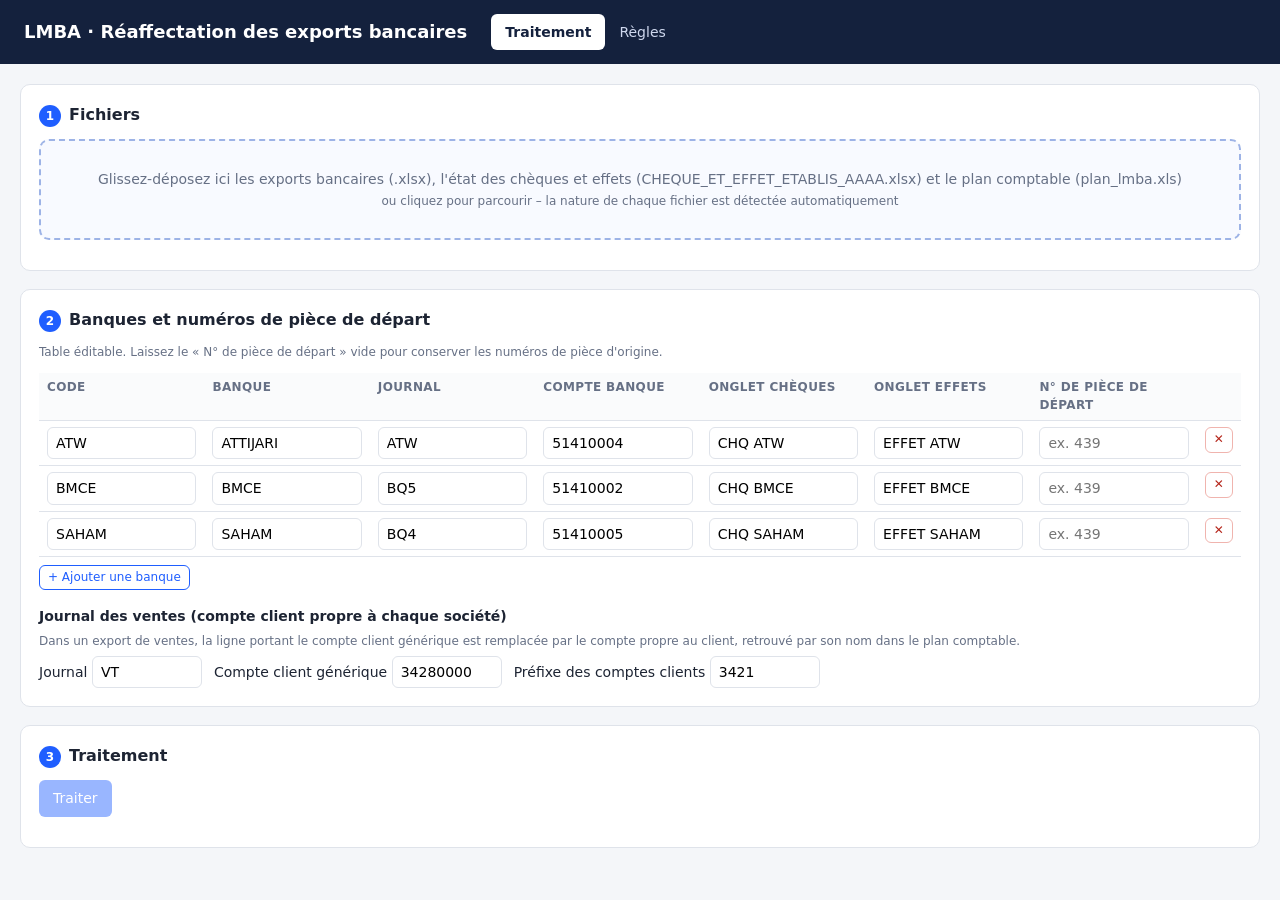
==== commit 78921f03: "Ventes : compte client propre à chaque société (remplace 34280000) Co-Authored-By: Claude Sonnet 5.5" ====
--- a/lmba/index.html
+++ b/lmba/index.html
@@ -3,7 +3,7 @@
 <head>
 <meta charset="utf-8">
 <meta name="viewport" content="width=device-width, initial-scale=1">
-<title>LMBA – Réaffectation des exports bancaires</title>
+<title>LMBA Réaffectation bancaire</title>
 <style>
 :root{--bg:#f4f6f9;--card:#fff;--ink:#1d2433;--mut:#667085;--line:#dfe3ea;--acc:#1f5eff;--ok:#c6efce;--warn:#ffeb9c;--bad:#f8cbad}
 *{box-sizing:border-box}
@@ -68,6 +68,9 @@
   <p class="mut small" style="margin-top:0">Table éditable. Laissez le « N° de pièce de départ » vide pour conserver les numéros de pièce d'origine.</p>
   <div id="banksTbl"></div>
   <div class="row" style="margin-top:8px"><button class="b sec sm" id="addBank">+ Ajouter une banque</button></div>
+  <h3 style="font-size:14px;margin:16px 0 6px">Journal des ventes (compte client propre à chaque société)</h3>
+  <p class="mut small" style="margin:0 0 6px">Dans un export de ventes, la ligne portant le compte client générique est remplacée par le compte propre au client, retrouvé par son nom dans le plan comptable.</p>
+  <div class="row" id="salesCfg"></div>
 </section>
 
 <section class="card">
@@ -131,7 +134,7 @@
 const $ = s => document.querySelector(s);
 const esc = s => String(s ?? '').replace(/[&<>"]/g, c => ({'&':'&amp;','<':'&lt;','>':'&gt;','"':'&quot;'}[c]));
 const norm = s => String(s ?? '').normalize('NFD').replace(/[̀-ͯ]/g, '').toUpperCase().replace(/\s+/g, ' ').trim();
-const normName = s => norm(s).split(/[^A-Z0-9]+/).filter(t => t && !['STE','SARL','SA','SOCIETE'].includes(t)).join('');
+const normName = s => norm(s).replace(/\bS\.\s?A\.\s?R\.\s?L\.?(\s?A\.?U\.?)?/g, ' ').split(/[^A-Z0-9]+/).filter(t => t && !['STE','SARL','SARLAU','SA','SOCIETE'].includes(t)).join('');
 const r2 = x => Math.round(x * 100) / 100;
 const fmt = x => r2(x).toLocaleString('fr-FR', {minimumFractionDigits: 2, maximumFractionDigits: 2});
 function num(v) {
@@ -213,11 +216,13 @@
     .map(n => ({name: n, account: L}))
     .concat([{name: "RSB PARTNER'S", account: '44110862'}, {name: 'TUBE ET PROFIL', account: '44110214'}]);
 }
+function defaultSales() { return {journal: 'VT', generic: '34280000', prefix: '3421'}; }
 let CFG;
 function loadCfg() {
   let c = null;
   try { c = JSON.parse(localStorage.getItem(LS_KEY) || 'null'); } catch (e) {}
   CFG = (c && c.banks && c.rules && c.maps) ? c : {banks: defaultBanks(), rules: defaultRules(), maps: defaultMaps()};
+  if (!CFG.sales) CFG.sales = defaultSales();
 }
 function saveCfg() { try { localStorage.setItem(LS_KEY, JSON.stringify(CFG)); } catch (e) {} }
 loadCfg();
@@ -262,15 +267,15 @@
 function parseExport(wb) {
   for (const sn of wb.SheetNames) {
     const rows = sheetRows(wb.Sheets[sn]);
-    const hi = rows.slice(0, 20).findIndex(r => r.some(c => norm(c) === 'JRL') && r.some(c => norm(c).startsWith('DATE')));
+    const hi = rows.slice(0, 20).findIndex(r => r.some(c => ['JRL','JNL'].includes(norm(c))) && r.some(c => norm(c).startsWith('DATE')));
     if (hi < 0) continue;
     const hdrRaw = rows[hi];
     const h = hdrRaw.map(c => norm(c));
     const find = (pred, dflt) => { const i = h.findIndex(pred); return i >= 0 ? i : dflt; };
     const C = {
-      jrl: find(x => x === 'JRL', 0), date: find(x => x.startsWith('DATE'), 1), piece: find(x => x.startsWith('PIECE'), 2),
-      acc: find(x => x.includes('COMPTE'), 3), label: find(x => x.startsWith('NOM'), 4), d: find(x => x.startsWith('DEBIT'), 5),
-      c: find(x => x.startsWith('CREDIT'), 6), fact: find(x => x.includes('FACTURE'), 7)
+      jrl: find(x => x === 'JRL' || x === 'JNL', 0), date: find(x => x.startsWith('DATE'), 1), piece: find(x => x.startsWith('PIECE'), 2),
+      acc: find(x => x.includes('COMPTE'), 3), label: find(x => x.startsWith('NOM') || x.startsWith('INTITULE'), 4), d: find(x => x.startsWith('DEBIT'), 5),
+      c: find(x => x.startsWith('CREDIT'), 6), fact: find(x => x.startsWith('N') && x.includes('FACT'), 7)
     };
     const hdr = [C.jrl, C.date, C.piece, C.acc, C.label, C.d, C.c, C.fact].map((ci, k) => hdrRaw[ci] ?? ['Jrl','Date Fact.','Pièce','N° Compte','Nom client','Débit','Crédit','N° Facture'][k]);
     const out = [];
@@ -279,9 +284,9 @@
       const acc = String(r[C.acc] ?? '').trim();
       if (!acc) return;
       out.push({idx: i, jrl: String(r[C.jrl] ?? '').trim(), date: toSerial(r[C.date]), piece: r[C.piece], acc, rawAcc: r[C.acc],
-        label: String(r[C.label] ?? ''), d: num(r[C.d]), c: num(r[C.c]), rawD: r[C.d], rawC: r[C.c], fact: r[C.fact]});
+        label: String(r[C.label] ?? ''), raw: r, d: num(r[C.d]), c: num(r[C.c]), rawD: r[C.d], rawC: r[C.c], fact: r[C.fact]});
     });
-    return {rows: out, hdr, sheet: sn};
+    return {rows: out, hdr, hdrRaw, C, sheet: sn};
   }
   return null;
 }
@@ -321,6 +326,8 @@
         const ex = parseExport(wb);
         if (ex && ex.rows.length) {
           rec.kind = 'export'; rec.ex = ex; rec.bank = detectBank(ex.rows);
+          const sj = (CFG.sales.journal || '').toUpperCase();
+          if (!rec.bank && (ex.rows.some(r => r.jrl.toUpperCase() === sj) || ex.rows.some(r => r.acc === CFG.sales.generic))) rec.mode = 'ventes';
           const m = majorityMonth(ex.rows); rec.month = m.month; rec.multi = m.multi;
           rec.minDate = Math.min(...ex.rows.map(r => r.date ?? 1e9));
         } else {
@@ -386,7 +393,8 @@
   const re = new Map(), bad = [];
   for (const r of CFG.rules) { try { re.set(r.id, new RegExp(r.pattern, 'i')); } catch (e) { bad.push(r.pattern); } }
   const sup = S.plan ? [...S.plan].filter(([a]) => a.startsWith('4411')).map(([a, n]) => ({acc: a, name: n, n: normName(n)})) : [];
-  return {re, bad, etats, sup, supCache: new Map()};
+  const cli = S.plan ? [...S.plan].filter(([a]) => a.startsWith(CFG.sales.prefix) && a !== CFG.sales.generic).map(([a, n]) => ({acc: a, name: n, n: normName(n)})) : [];
+  return {re, bad, etats, sup, supCache: new Map(), cli, cliCache: new Map()};
 }
 function findEtat(ctx, bank, kind, n, amount) {
   const wanted = sheetKey(kind === 'chq' ? bank.chq : bank.eff);
@@ -396,8 +404,8 @@
   for (const k of Object.keys(ctx.etats)) { const rr = ctx.etats[k].map.get(n); if (rr) return {rec: pick(rr), other: ctx.etats[k].name}; }
   return null;
 }
-function matchSupplier(ctx, benef) {
-  if (ctx.supCache.has(benef)) return ctx.supCache.get(benef);
+function matchSupplier(ctx, benef, list = ctx.sup, cache = ctx.supCache, what = 'Fournisseur') {
+  if (cache.has(benef)) return cache.get(benef);
   const nb = normName(benef);
   let res;
   const mp = CFG.maps.find(m => normName(m.name) === nb && nb);
@@ -406,16 +414,16 @@
   else if (!nb) res = {status: 'bad', account: '', name: '', remark: 'Bénéficiaire vide'};
   else {
     let best = null, bs = -1, inc = null, incS = -1;
-    for (const s of ctx.sup) {
+    for (const s of list) {
       const v = sim(nb, s.n);
       if (v > bs) { bs = v; best = s; }
       if (s.n && Math.min(s.n.length, nb.length) >= 5 && (s.n.includes(nb) || nb.includes(s.n)) && v > incS) { incS = v; inc = s; }
     }
     if (best && bs >= 0.9) res = {status: 'ok', account: best.acc, name: best.name, remark: bs < 1 ? `Rapproché de « ${best.name} » (similarité ${bs.toFixed(2)})` : ''};
     else if (inc) res = {status: 'verify', account: inc.acc, name: inc.name, remark: `Nom inclus dans « ${inc.name} » – à vérifier`};
-    else res = {status: 'bad', account: '', name: '', remark: 'Fournisseur absent du plan – compte à créer' + (best ? ` (plus proche : « ${best.name} »)` : '')};
-  }
-  ctx.supCache.set(benef, res);
+    else res = {status: 'bad', account: '', name: '', remark: what + ' absent du plan – compte à créer' + (best ? ` (plus proche : « ${best.name} »)` : '')};
+  }
+  cache.set(benef, res);
   return res;
 }
 function classify(e, bank, ctx) {
@@ -463,6 +471,31 @@
   base.status = 'bad'; base.unknown = true; base.remark = 'Libellé sans règle'; return base;
 }
 
+function classifySales(r, ctx) {
+  const base = {newLabel: r.label, account: r.acc, accountName: S.plan ? (S.plan.get(r.acc) || '') : '', benef: r.label, remark: '', status: 'none', ruleId: null, unknown: false};
+  if (r.acc !== CFG.sales.generic) return base;
+  const sp = matchSupplier(ctx, r.label, ctx.cli, ctx.cliCache, 'Client');
+  if (sp.account) { base.account = sp.account; base.accountName = sp.name; }
+  base.status = sp.status; base.remark = sp.remark;
+  return base;
+}
+function runSales(f, ctx, warns) {
+  const res = {file: f, bank: {code: 'VENTES'}, sales: true, month: '', entries: [], stats: {total: 0, ok: 0, verify: 0, bad: 0, none: 0}, rangeLabel: '—', totalD: 0, totalC: 0};
+  const byPiece = new Map();
+  for (const r of f.ex.rows) {
+    res.totalD += r.d; res.totalC += r.c;
+    const k = r.piece + '|' + r.date, b = byPiece.get(k) || {d: 0, c: 0, r}; b.d += r.d; b.c += r.c; byPiece.set(k, b);
+    if (r.acc !== CFG.sales.generic && !r.acc.startsWith(CFG.sales.prefix)) continue;
+    const en = Object.assign({key: f.id + ':' + r.idx, fileId: f.id, row: r, date: r.date, origLabel: r.label, amount: r2(Math.max(r.d, r.c)), bankCode: 'VENTES'}, classifySales(r, ctx));
+    const ov = S.overrides.get(en.key);
+    if (ov) { en.account = ov.account; en.accountName = ov.name; en.status = 'ok'; en.remark = (en.remark ? en.remark + ' · ' : '') + 'Choix manuel'; en.manual = true; }
+    res.entries.push(en); res.stats.total++; res.stats[en.status]++;
+  }
+  for (const b of byPiece.values()) if (Math.abs(b.d - b.c) > 0.005) warns.push(`« ${f.name} » : pièce ${b.r.piece} déséquilibrée (débit ${fmt(b.d)} / crédit ${fmt(b.c)})`);
+  if (Math.abs(res.totalD - res.totalC) > 0.005) warns.push(`« ${f.name} » : total débit ${fmt(res.totalD)} ≠ total crédit ${fmt(res.totalC)}`);
+  return res;
+}
+
 /* =====================================================================
    Traitement
    ===================================================================== */
@@ -478,7 +511,7 @@
   }
   const ctx = makeCtx(etats);
   if (ctx.bad.length) warns.push('Motifs invalides ignorés : ' + ctx.bad.join(' ; '));
-  if (!S.files.some(f => f.kind === 'etat')) warns.push("Aucun état des chèques et effets chargé : les règlements par chèque/effet resteront non affectés.");
+  if (exports.some(f => f.mode !== 'ventes') && !S.files.some(f => f.kind === 'etat')) warns.push("Aucun état des chèques et effets chargé : les règlements par chèque/effet resteront non affectés.");
   if (!S.plan) warns.push("Aucun plan comptable chargé : les fournisseurs ne pourront pas être affectés.");
 
   const order = exports.slice().sort((a, b) => (a.minDate - b.minDate) || a.name.localeCompare(b.name));
@@ -486,6 +519,7 @@
   for (const b of CFG.banks) { const n = parseInt(b.start, 10); counters[b.code] = isNaN(n) ? null : n; }
   const results = [];
   for (const f of order) {
+    if (f.mode === 'ventes') continue;
     const bank = CFG.banks.find(b => b.code === f.bank);
     if (!bank) { warns.push(`« ${f.name} » : banque non détectée – choisissez-la dans la liste.`); continue; }
     const entries = pairRows(f.ex.rows).map((p, i) => ({p, key: f.id + ':' + p.first, fileId: f.id}));
@@ -523,9 +557,10 @@
     if (f.multi) warns.push(`« ${f.name} » : le fichier couvre plusieurs mois (mois retenu : ${f.month}).`);
     results.push(res);
   }
+  for (const f of order) if (f.mode === 'ventes') results.push(runSales(f, ctx, warns));
   // doublons entre fichiers
   const seen = new Map();
-  for (const res of results) for (const en of res.entries) {
+  for (const res of results.filter(r => !r.sales)) for (const en of res.entries) {
     const k = [en.bankCode, en.date, norm(en.origLabel), en.amount].join('|');
     if (seen.has(k) && seen.get(k) !== res.file.id) {
       const other = seen.get(k);
@@ -543,7 +578,7 @@
    ===================================================================== */
 const FILL = {ok: 'C6EFCE', verify: 'FFEB9C', bad: 'F8CBAD'};
 const stl = st => FILL[st] ? {fill: {patternType: 'solid', fgColor: {rgb: FILL[st]}}} : undefined;
-function fileNameOf(res) { return `Export_${res.bank.code}_${res.month || 'XX-XXXX'}_reaffecte.xlsx`; }
+function fileNameOf(res) { if (res.sales) return res.file.name.replace(/\.[^.]+$/, '') + '_reaffecte.xlsx'; return `Export_${res.bank.code}_${res.month || 'XX-XXXX'}_reaffecte.xlsx`; }
 async function buildXlsx(res) {
   const wb = XLSX.utils.book_new();
   const H = {font: {bold: true}, fill: {patternType: 'solid', fgColor: {rgb: 'D9E1F2'}}, border: {bottom: {style: 'thin', color: {rgb: '808080'}}}};
@@ -555,6 +590,20 @@
     if (o.z) cell.z = o.z; if (o.s) cell.s = JSON.parse(JSON.stringify(o.s)); // copie : la bibliothèque modifie l'objet de style
     ws[XLSX.utils.encode_cell({r, c})] = cell;
   };
+  if (res.sales) {
+    const ex = res.file.ex, C = ex.C, byIdx = new Map(res.entries.map(e => [e.row.idx, e]));
+    ex.hdrRaw.forEach((h, c) => put(ws, 0, c, String(h ?? ''), {s: H}));
+    ex.rows.forEach((row, i) => {
+      const en = byIdx.get(row.idx), s = en ? stl(en.status) : undefined;
+      ex.hdrRaw.forEach((_, c) => {
+        let v = row.raw[c];
+        if (c === C.acc && en) v = (typeof row.rawAcc === 'number' && /^\d+$/.test(en.account)) ? Number(en.account) : en.account;
+        put(ws, i + 1, c, v, {s, z: c === C.date ? 'dd/mm/yyyy' : (c === C.d || c === C.c) ? '#,##0.00' : undefined});
+      });
+    });
+    ws['!ref'] = XLSX.utils.encode_range({s: {r: 0, c: 0}, e: {r: ex.rows.length, c: ex.hdrRaw.length - 1}});
+    ws['!cols'] = ex.hdrRaw.map((_, c) => ({wch: c === C.label ? 44 : 14}));
+  } else {
   res.file.ex.hdr.forEach((h, c) => put(ws, 0, c, String(h), {s: H}));
   r = 1;
   const accVal = (acc, raw) => (typeof raw === 'number' && /^\d+$/.test(acc)) ? Number(acc) : acc;
@@ -575,6 +624,7 @@
   }
   ws['!ref'] = XLSX.utils.encode_range({s: {r: 0, c: 0}, e: {r: Math.max(r - 1, 0), c: 7}});
   ws['!cols'] = [{wch: 7}, {wch: 12}, {wch: 8}, {wch: 12}, {wch: 52}, {wch: 14}, {wch: 14}, {wch: 14}];
+  }
   XLSX.utils.book_append_sheet(wb, ws, 'Feuil1');
   // --- Contrôle
   const wc = {}; const hd = ['Date', "Libellé d'origine", 'Nouveau libellé', 'Bénéficiaire (état)', 'Compte affecté', 'Intitulé plan', 'Montant', 'Remarque'];
@@ -621,15 +671,21 @@
   const kind = {export: ['exp', 'Export bancaire'], etat: ['etat', 'État chèques/effets'], plan: ['plan', 'Plan comptable'], inconnu: ['err', 'Non reconnu']};
   el.innerHTML = '<table><tr><th>Fichier</th><th>Nature</th><th>Banque</th><th>Mois</th><th>Détail</th><th></th></tr>' + S.files.map(f => {
     const [cls, lab] = kind[f.kind];
-    const bankSel = f.kind === 'export' ? `<select data-bank="${f.id}"><option value="">— ?</option>${CFG.banks.map(b => `<option value="${esc(b.code)}"${b.code === f.bank ? ' selected' : ''}>${esc(b.code)}</option>`).join('')}</select>` : '';
+    const bankSel = f.kind === 'export' && f.mode === 'ventes' ? '<span class="tag exp">Ventes</span>' : f.kind === 'export' ? `<select data-bank="${f.id}"><option value="">— ?</option>${CFG.banks.map(b => `<option value="${esc(b.code)}"${b.code === f.bank ? ' selected' : ''}>${esc(b.code)}</option>`).join('')}</select>` : '';
     const det = f.kind === 'export' ? `${f.ex.rows.length} lignes` : esc(f.msg);
-    return `<tr><td>${esc(f.name)}</td><td><span class="tag ${cls}">${lab}</span></td><td>${bankSel}</td><td>${esc(f.month || '')}</td><td class="mut">${det}</td><td><button class="b red sm" data-rm="${f.id}">Retirer</button></td></tr>`;
+    return `<tr><td>${esc(f.name)}</td><td><span class="tag ${cls}">${lab}</span></td><td>${bankSel}</td><td>${esc(f.mode === 'ventes' ? '' : f.month || '')}</td><td class="mut">${det}</td><td><button class="b red sm" data-rm="${f.id}">Retirer</button></td></tr>`;
   }).join('') + '</table>';
   $('#runBtn').disabled = !S.files.some(f => f.kind === 'export');
   el.querySelectorAll('[data-rm]').forEach(b => b.onclick = () => { S.files = S.files.filter(f => f.id !== b.dataset.rm); S.results = null; refreshPlan(); renderFiles(); renderResults(); });
   el.querySelectorAll('[data-bank]').forEach(s => s.onchange = () => { S.files.find(f => f.id === s.dataset.bank).bank = s.value; S.results = null; renderResults(); });
 }
+function renderSalesCfg() {
+  const f = [['journal', 'Journal'], ['generic', 'Compte client générique'], ['prefix', 'Préfixe des comptes clients']];
+  $('#salesCfg').innerHTML = f.map(([k, l]) => `<label>${l} <input type="text" style="width:110px" data-sales="${k}" value="${esc(CFG.sales[k])}"></label>`).join('');
+  $('#salesCfg').querySelectorAll('[data-sales]').forEach(i => i.onchange = () => { CFG.sales[i.dataset.sales] = i.value.trim(); saveCfg(); S.results = null; renderResults(); });
+}
 function renderBanks() {
+  renderSalesCfg();
   const rows = CFG.banks.map((b, i) => `<tr>${['code','name','journal','account','chq','eff'].map(k => `<td><input type="text" data-bk="${i}:${k}" value="${esc(b[k])}"></td>`).join('')}
     <td><input type="text" data-bk="${i}:start" value="${esc(b.start)}" inputmode="numeric" placeholder="ex. 439"></td><td><button class="b red sm" data-bdel="${i}">✕</button></td></tr>`).join('');
   $('#banksTbl').innerHTML = `<table><tr><th>Code</th><th>Banque</th><th>Journal</th><th>Compte banque</th><th>Onglet chèques</th><th>Onglet effets</th><th>N° de pièce de départ</th><th></th></tr>${rows}</table>`;
@@ -682,7 +738,7 @@
 function ruleOf(id) { return CFG.rules.find(r => r.id === id); }
 function renderLabels() {
   const byBank = {};
-  S.results.list.forEach(res => res.entries.forEach(en => {
+  S.results.list.forEach(res => res.sales || res.entries.forEach(en => {
     if (en.p.cp && en.p.cp.acc !== '44970000') return;
     const b = byBank[res.bank.code] = byBank[res.bank.code] || new Map();
     const k = en.origLabel;
@@ -759,19 +815,19 @@
 $('#addMap').onclick = () => { CFG.maps.push({name: '', account: ''}); saveCfg(); renderRules(); };
 $('#nav-main').onclick = () => { $('#view-main').classList.remove('hide'); $('#view-rules').classList.add('hide'); $('#nav-main').classList.add('on'); $('#nav-rules').classList.remove('on'); renderBanks(); };
 $('#nav-rules').onclick = () => { $('#view-rules').classList.remove('hide'); $('#view-main').classList.add('hide'); $('#nav-rules').classList.add('on'); $('#nav-main').classList.remove('on'); renderRules(); };
-$('#expJson').onclick = () => saveBlob(JSON.stringify({version: 1, banks: CFG.banks, rules: CFG.rules, maps: CFG.maps}, null, 2), 'lmba_regles.json', 'application/json');
+$('#expJson').onclick = () => saveBlob(JSON.stringify({version: 1, banks: CFG.banks, rules: CFG.rules, maps: CFG.maps, sales: CFG.sales}, null, 2), 'lmba_regles.json', 'application/json');
 $('#impJsonBtn').onclick = () => $('#impJson').click();
 $('#impJson').onchange = async e => {
   const f = e.target.files[0]; if (!f) return;
   try {
     const j = JSON.parse(await f.text());
     if (!Array.isArray(j.rules)) throw new Error('champ « rules » manquant');
-    CFG = {banks: Array.isArray(j.banks) ? j.banks : CFG.banks, rules: j.rules.map(r => ({...R('*', 'keep', ''), ...r, id: r.id || uid()})), maps: Array.isArray(j.maps) ? j.maps : CFG.maps};
+    CFG = {banks: Array.isArray(j.banks) ? j.banks : CFG.banks, rules: j.rules.map(r => ({...R('*', 'keep', ''), ...r, id: r.id || uid()})), maps: Array.isArray(j.maps) ? j.maps : CFG.maps, sales: j.sales || CFG.sales};
     saveCfg(); S.results = null; renderRules(); renderBanks(); renderResults(); alert('Import réussi.');
   } catch (err) { alert('Import impossible : ' + err.message); }
   e.target.value = '';
 };
-$('#resetAll').onclick = () => { if (confirm('Rétablir les banques, règles et correspondances par défaut ?')) { CFG = {banks: defaultBanks(), rules: defaultRules(), maps: defaultMaps()}; saveCfg(); S.results = null; renderRules(); renderBanks(); renderResults(); } };
+$('#resetAll').onclick = () => { if (confirm('Rétablir les banques, règles et correspondances par défaut ?')) { CFG = {banks: defaultBanks(), rules: defaultRules(), maps: defaultMaps(), sales: defaultSales()}; saveCfg(); S.results = null; renderRules(); renderBanks(); renderResults(); } };
 
 renderBanks(); renderFiles(); renderResults();
 </script>
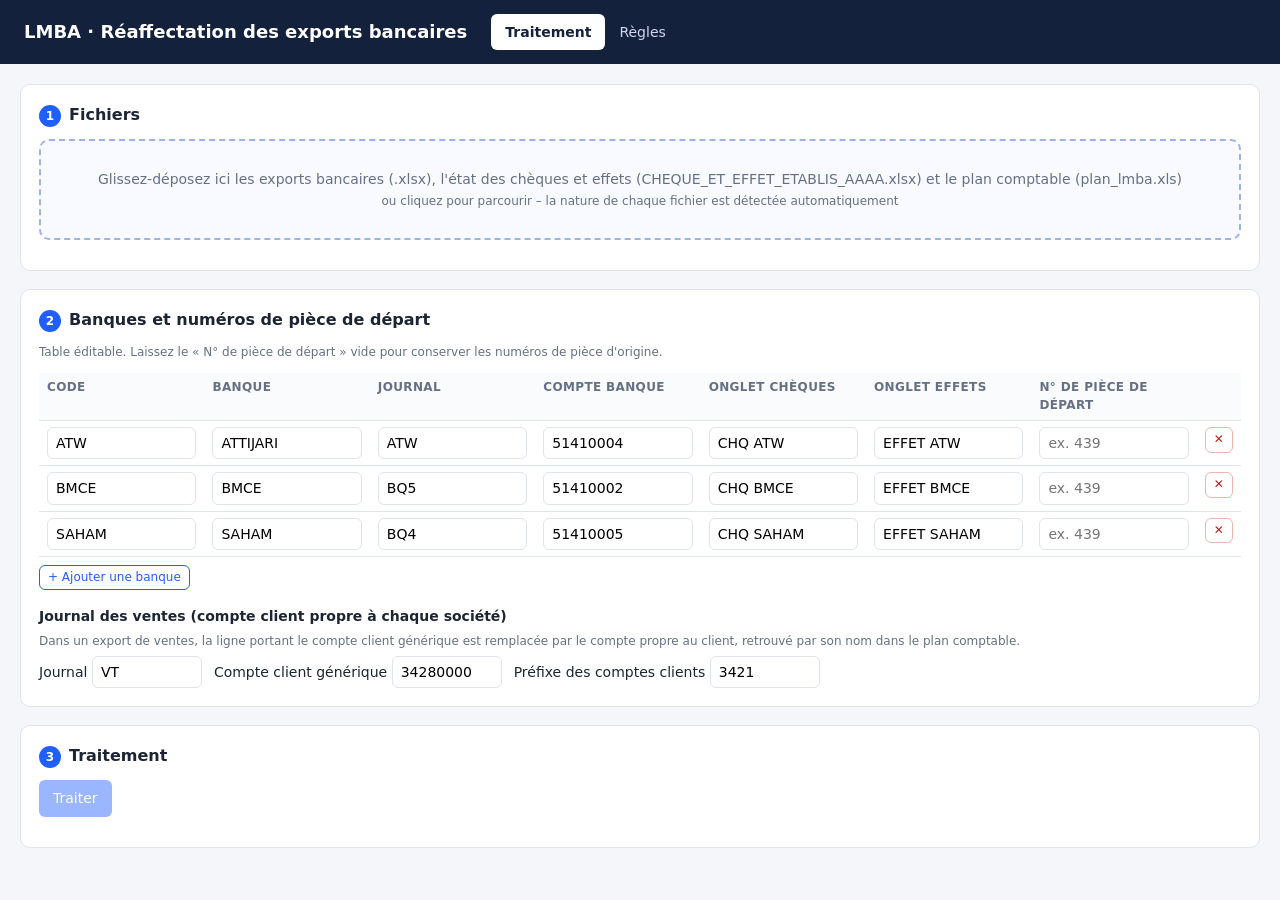
==== commit 417e74e9: "Virements fournisseurs : compte par le nom du libellé ; banque inconnue ajoutée automatiquement Co-A" ====
--- a/lmba/index.html
+++ b/lmba/index.html
@@ -111,7 +111,7 @@
 </section>
 <section class="card">
   <h2>Règles d'imputation <span class="mut small">(appliquées de haut en bas, la première qui correspond l'emporte ; elles ne concernent que les lignes 44970000)</span></h2>
-  <p class="small mut" style="margin-top:0">Types : <b>chq</b>/<b>eff</b> = règlement fournisseur via l'état (le dernier groupe numérique du motif est le n°) ; <b>vir</b> = « Virement {nom} » (dernier groupe = nom) ; <b>fixed</b> = compte + libellé fixes ; <b>label</b> = seul le libellé change ; <b>keep</b> = ne rien modifier. Libellé : <code>{benef}</code> <code>{n}</code> <code>{nom}</code> <code>$1</code>…<code>$9</code> (groupes du motif). Motifs : expressions régulières insensibles à la casse, testées sur le libellé en majuscules sans accents.</p>
+  <p class="small mut" style="margin-top:0">Types : <b>chq</b>/<b>eff</b> = règlement fournisseur via l'état (le dernier groupe numérique du motif est le n°) ; <b>vir</b> = « Virement {nom} » (dernier groupe = nom) ; <b>client</b> = encaissement : compte client trouvé par le nom (dernier groupe) ; <b>fixed</b> = compte + libellé fixes ; <b>label</b> = seul le libellé change ; <b>keep</b> = ne rien modifier. Libellé : <code>{benef}</code> <code>{n}</code> <code>{nom}</code> <code>$1</code>…<code>$9</code> (groupes du motif). Motifs : expressions régulières insensibles à la casse, testées sur le libellé en majuscules sans accents.</p>
   <div class="scroll" style="max-height:640px"><table id="rulesTbl"></table></div>
   <div class="row" style="margin-top:8px"><button class="b sec sm" id="addRule">+ Ajouter une règle</button></div>
 </section>
@@ -207,6 +207,7 @@
     R('*', 'keep', '^PRELEVEMENT EN FAV\\.?\\s*CNSS', '', '', false, '2.3 CNSS : libellé inchangé'),
     R('*', 'label', '^PRELEVEMENT EN FAV\\.?\\s*(.+)$', '', '$1', false, '2.3 Prélèvement en faveur de X'),
     R('*', 'label', '^PRELEVEMENT A005 ECH', '', 'PRELEVEMENT A005 ECH', false, '2.3 Prélèvement A005'),
+    R('*', 'client', '^(?:VIR[A-Z. ]*RECU DE|VIREMENT RECU DE)\\s+(?![#\\d])(.+)$', '', '', false, '2.4 Encaissement client : compte client propre à la société'),
     R('*', 'keep', '^(VIR[A-Z. ]*RECU DE|VIREMENT RECU DE|ENCAISSEMENT DE|REMISE CHEQUE|REGLEMENT REMISE|REJET VIREMENT|CERTIFICATION CHEQUE)', '', '', false, '2.4 Encaissements, rejets : ne pas modifier')
   ];
 }
@@ -223,6 +224,10 @@
   try { c = JSON.parse(localStorage.getItem(LS_KEY) || 'null'); } catch (e) {}
   CFG = (c && c.banks && c.rules && c.maps) ? c : {banks: defaultBanks(), rules: defaultRules(), maps: defaultMaps()};
   if (!CFG.sales) CFG.sales = defaultSales();
+  if (!CFG.rules.some(r => r.type === 'client')) {  // migration : règle des encaissements clients
+    const i = CFG.rules.findIndex(r => (r.note || '').startsWith('2.4'));
+    CFG.rules.splice(i < 0 ? CFG.rules.length : i, 0, defaultRules().find(r => r.type === 'client'));
+  }
 }
 function saveCfg() { try { localStorage.setItem(LS_KEY, JSON.stringify(CFG)); } catch (e) {} }
 loadCfg();
@@ -326,6 +331,14 @@
         const ex = parseExport(wb);
         if (ex && ex.rows.length) {
           rec.kind = 'export'; rec.ex = ex; rec.bank = detectBank(ex.rows);
+          if (!rec.bank) {  // banque inconnue : création automatique à partir du journal et du compte 514
+            const l514 = ex.rows.find(r => /^514/.test(r.acc));
+            if (l514 && l514.jrl) {
+              CFG.banks.push({code: l514.jrl.toUpperCase(), name: l514.jrl.toUpperCase(), journal: l514.jrl, account: l514.acc, chq: 'CHQ ' + l514.jrl.toUpperCase(), eff: 'EFFET ' + l514.jrl.toUpperCase(), start: ''});
+              saveCfg(); renderBanks(); rec.bank = CFG.banks[CFG.banks.length - 1].code;
+              rec.msg = 'Banque ajoutée automatiquement (journal ' + l514.jrl + ', compte ' + l514.acc + ')';
+            }
+          }
           const sj = (CFG.sales.journal || '').toUpperCase();
           if (!rec.bank && (ex.rows.some(r => r.jrl.toUpperCase() === sj) || ex.rows.some(r => r.acc === CFG.sales.generic))) rec.mode = 'ventes';
           const m = majorityMonth(ex.rows); rec.month = m.month; rec.multi = m.multi;
@@ -393,7 +406,7 @@
   const re = new Map(), bad = [];
   for (const r of CFG.rules) { try { re.set(r.id, new RegExp(r.pattern, 'i')); } catch (e) { bad.push(r.pattern); } }
   const sup = S.plan ? [...S.plan].filter(([a]) => a.startsWith('4411')).map(([a, n]) => ({acc: a, name: n, n: normName(n)})) : [];
-  const cli = S.plan ? [...S.plan].filter(([a]) => a.startsWith(CFG.sales.prefix) && a !== CFG.sales.generic).map(([a, n]) => ({acc: a, name: n, n: normName(n)})) : [];
+  const cli = S.plan ? [...S.plan].filter(([a]) => a.startsWith(CFG.sales.prefix) && a !== CFG.sales.generic && a !== CFG.sales.prefix.padEnd(8, '0')).map(([a, n]) => ({acc: a, name: n, n: normName(n)})) : [];
   return {re, bad, etats, sup, supCache: new Map(), cli, cliCache: new Map()};
 }
 function findEtat(ctx, bank, kind, n, amount) {
@@ -446,7 +459,18 @@
         base.remark = r.verify ? 'Libellé capté par la règle générale – à vérifier' : ''; return base;
       case 'vir': {
         const nom = lastGroup(m).trim();
-        base.newLabel = tpl(r.label, m, {nom}); base.benef = ''; base.status = 'ok'; base.remark = 'Virement (compte 44970000 conservé)'; return base;
+        base.newLabel = tpl(r.label, m, {nom}); base.benef = nom;
+        // le fournisseur payé par virement est identifié par le nom écrit dans le libellé
+        const sp = matchSupplier(ctx, nom);
+        if (sp.account) { base.account = sp.account; base.accountName = sp.name; }
+        base.status = sp.status; base.remark = sp.remark; return base;
+      }
+      case 'client': {
+        const nom = lastGroup(m).replace(/(\s+(REF|MOTIF|N°|NUM)\b.*|\s+\d{5,}|\s+\d{1,2}\/\d{1,2}\/\d{2,4})+$/, '').trim();
+        base.benef = nom;
+        const sp = matchSupplier(ctx, nom, ctx.cli, ctx.cliCache, 'Client');
+        if (sp.account) { base.account = sp.account; base.accountName = sp.name; }
+        base.newLabel = r.label ? tpl(r.label, m, {nom}) : raw; base.status = sp.status; base.remark = sp.remark; return base;
       }
       case 'chq': case 'eff': {
         const n = lastNumericGroup(m).replace(/^0+/, '');
@@ -672,7 +696,7 @@
   el.innerHTML = '<table><tr><th>Fichier</th><th>Nature</th><th>Banque</th><th>Mois</th><th>Détail</th><th></th></tr>' + S.files.map(f => {
     const [cls, lab] = kind[f.kind];
     const bankSel = f.kind === 'export' && f.mode === 'ventes' ? '<span class="tag exp">Ventes</span>' : f.kind === 'export' ? `<select data-bank="${f.id}"><option value="">— ?</option>${CFG.banks.map(b => `<option value="${esc(b.code)}"${b.code === f.bank ? ' selected' : ''}>${esc(b.code)}</option>`).join('')}</select>` : '';
-    const det = f.kind === 'export' ? `${f.ex.rows.length} lignes` : esc(f.msg);
+    const det = f.kind === 'export' ? `${f.ex.rows.length} lignes${f.msg ? ' – ' + esc(f.msg) : ''}` : esc(f.msg);
     return `<tr><td>${esc(f.name)}</td><td><span class="tag ${cls}">${lab}</span></td><td>${bankSel}</td><td>${esc(f.mode === 'ventes' ? '' : f.month || '')}</td><td class="mut">${det}</td><td><button class="b red sm" data-rm="${f.id}">Retirer</button></td></tr>`;
   }).join('') + '</table>';
   $('#runBtn').disabled = !S.files.some(f => f.kind === 'export');
@@ -769,7 +793,7 @@
    ===================================================================== */
 function renderRules() {
   const bankOpts = sel => ['*', ...CFG.banks.map(b => b.code)].map(c => `<option${c === sel ? ' selected' : ''}>${esc(c)}</option>`).join('');
-  const types = ['chq', 'eff', 'vir', 'fixed', 'label', 'keep'];
+  const types = ['chq', 'eff', 'vir', 'client', 'fixed', 'label', 'keep'];
   $('#rulesTbl').innerHTML = '<tr><th>Actif</th><th>Banque</th><th>Type</th><th>Motif (regex)</th><th>Compte</th><th>Libellé</th><th>À vérifier</th><th>Note</th><th></th></tr>' + CFG.rules.map((r, i) => `<tr>
     <td><input type="checkbox" data-r="${i}:active"${r.active ? ' checked' : ''}></td>
     <td><select data-r="${i}:bank">${bankOpts(r.bank)}</select></td>
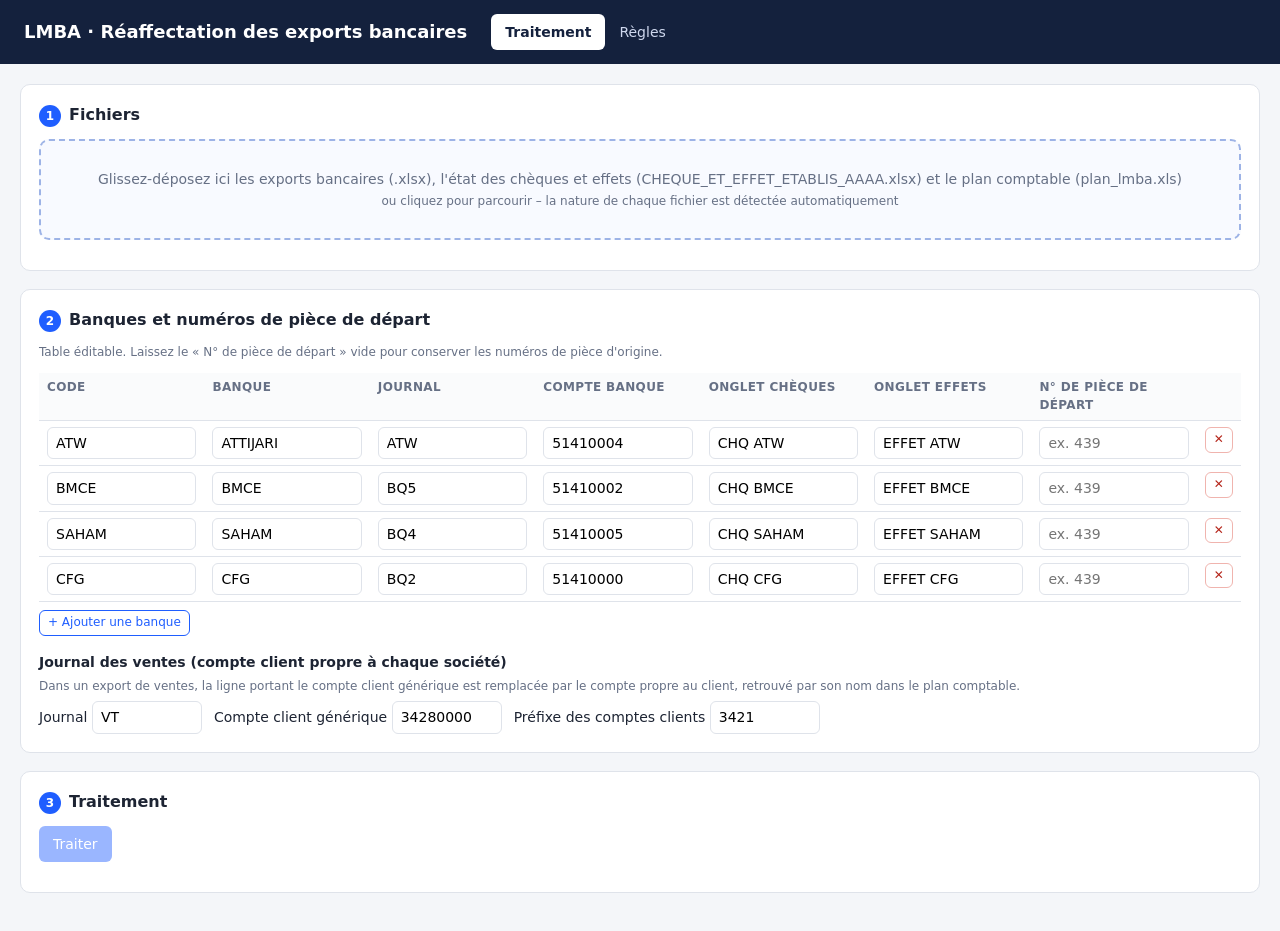
==== commit 37a8299e: "Banque CFG : règles dédiées (frais, DGI, CNSS, virements émis/reçus, prélèvements) Co-Authored-By: C" ====
--- a/lmba/index.html
+++ b/lmba/index.html
@@ -183,10 +183,15 @@
   return [
     {code: 'ATW',   name: 'ATTIJARI', journal: 'ATW', account: '51410004', chq: 'CHQ ATW',   eff: 'EFFET ATW',   start: ''},
     {code: 'BMCE',  name: 'BMCE',     journal: 'BQ5', account: '51410002', chq: 'CHQ BMCE',  eff: 'EFFET BMCE',  start: ''},
-    {code: 'SAHAM', name: 'SAHAM',    journal: 'BQ4', account: '51410005', chq: 'CHQ SAHAM', eff: 'EFFET SAHAM', start: ''}
+    {code: 'SAHAM', name: 'SAHAM',    journal: 'BQ4', account: '51410005', chq: 'CHQ SAHAM', eff: 'EFFET SAHAM', start: ''},
+    {code: 'CFG',   name: 'CFG',      journal: 'BQ2', account: '51410000', chq: 'CHQ CFG',   eff: 'EFFET CFG',   start: ''}
   ];
 }
 function defaultRules() {
+  const r = baseRules(), i = r.findIndex(x => x.pattern === 'TIMBRE|TIMFISC');
+  r.splice(i + 1, 0, ...cfgRulesB()); return [...cfgRulesA(), ...r];
+}
+function baseRules() {
   const FR = 'Frais et commissions et services banquaires';
   const NOGEN = '(?!(?:COM|FRAIS|TVA|FACTURATION|SMS|TIMBRE)|.*(?:REMISE|ENCAISS|REJET|CERTIF|RECU))';
   return [
@@ -211,6 +216,32 @@
     R('*', 'keep', '^(VIR[A-Z. ]*RECU DE|VIREMENT RECU DE|ENCAISSEMENT DE|REMISE CHEQUE|REGLEMENT REMISE|REJET VIREMENT|CERTIFICATION CHEQUE)', '', '', false, '2.4 Encaissements, rejets : ne pas modifier')
   ];
 }
+function cfgRulesA() {  // banque CFG : à placer en tête (avant la règle des timbres)
+  return [
+    R('*', 'label', '^PAIEMENT DE FACTURE DGI', '', 'DGI', false, 'CFG Paiement DGI (IR, IS, TVA, timbre…)'),
+    R('*', 'keep', '^PAIEMENT CNSS', '', '', false, 'CFG CNSS : libellé inchangé'),
+    R('*', 'keep', '^(EXTOURNE )?DEPOT (LCN|CHEQUE)', '', '', false, 'CFG Dépôts LCN / chèques : ne pas modifier'),
+    R('*', 'fixed', '^VIREMENT DE MASSE', '44320000', 'rémunérations dues au personnel', false, 'CFG Virement de masse (salaires)'),
+    R('*', 'label', '^PRELEVEMENT AUTOMATIQUE (\\S+?)[-\\u2212]DEBIT', '', '$1', false, 'CFG Prélèvement automatique'),
+    R('*', 'label', '^PRELEVEMENT AUTOMATIQUE (\\S+)', '', '$1', false, 'CFG Prélèvement automatique (sans suffixe)'),
+    R('*', 'vir', '^VIREMENT INTERNATIONAL SWIFT EMIS A\\s+(.+)$', '', 'Virement {nom}', false, 'CFG Virement international émis'),
+    R('*', 'client', '^VIREMENT RECU\\s+(?:\\d+\\s+)*(?!\\d)(.+)$', '', '', false, 'CFG Virement reçu : compte client par le nom')
+  ];
+}
+function cfgRulesB() {  // à placer juste après la règle des timbres
+  return [R('CFG', 'fixed', '^(FRAIS|FORFAIT TPE|LCN PROCESSING FEE)', '61473000', 'Frais et commissions et services banquaires', false, 'CFG Frais et forfait TPE')];
+}
+function migrateCfg() {
+  if (!CFG.rules.some(r => (r.note || '').startsWith('CFG'))) {
+    CFG.rules.unshift(...cfgRulesA());
+    const i = CFG.rules.findIndex(r => r.pattern === 'TIMBRE|TIMFISC');
+    CFG.rules.splice(i < 0 ? CFG.rules.length : i + 1, 0, ...cfgRulesB());
+  }
+  if (!CFG.banks.some(b => b.code === 'CFG')) {
+    const b = CFG.banks.find(b => (b.journal || '').toUpperCase() === 'BQ2');
+    if (b) { b.code = 'CFG'; b.name = 'CFG'; } else CFG.banks.push({code: 'CFG', name: 'CFG', journal: 'BQ2', account: '51410000', chq: 'CHQ CFG', eff: 'EFFET CFG', start: ''});
+  }
+}
 function defaultMaps() {
   const L = '44110011';
   return ['LOYER ATELIER BENSNAH ABDELKADER','LOYER BUREAU SIHAM','MR BENSNAH LOYER','LOYER ATELIER','LOYER BUREAU','SIHAM MESNAN LOYER BUREAU']
@@ -224,10 +255,11 @@
   try { c = JSON.parse(localStorage.getItem(LS_KEY) || 'null'); } catch (e) {}
   CFG = (c && c.banks && c.rules && c.maps) ? c : {banks: defaultBanks(), rules: defaultRules(), maps: defaultMaps()};
   if (!CFG.sales) CFG.sales = defaultSales();
-  if (!CFG.rules.some(r => r.type === 'client')) {  // migration : règle des encaissements clients
+  if (!CFG.rules.some(r => (r.note || '').startsWith('2.4 Encaissement client'))) {  // migration : règle des encaissements clients
     const i = CFG.rules.findIndex(r => (r.note || '').startsWith('2.4'));
-    CFG.rules.splice(i < 0 ? CFG.rules.length : i, 0, defaultRules().find(r => r.type === 'client'));
-  }
+    CFG.rules.splice(i < 0 ? CFG.rules.length : i, 0, defaultRules().find(r => (r.note || '').startsWith('2.4 Encaissement client')));
+  }
+  migrateCfg();
 }
 function saveCfg() { try { localStorage.setItem(LS_KEY, JSON.stringify(CFG)); } catch (e) {} }
 loadCfg();
@@ -439,11 +471,15 @@
   cache.set(benef, res);
   return res;
 }
+function cleanName(n) {
+  return String(n).replace(/\([^)]*\)?/g, ' ').replace(/^[\s\-−]+/, '').replace(/[\s.…\-−]+$/, '')
+    .replace(/(?:\s+\d+){2,}$|\s+\d{5,}$/, '').replace(/[\s.…\-−]+$/, '').replace(/\s+/g, ' ').trim();
+}
 function classify(e, bank, ctx) {
   const raw = String(e.cp.label ?? '');
   const base = {newLabel: raw, account: e.cp.acc, accountName: S.plan ? (S.plan.get(e.cp.acc) || '') : '', benef: '', remark: '', status: 'none', ruleId: null, unknown: false};
   if (e.cp.acc !== '44970000') return base;
-  const L = norm(raw);
+  const L = norm(raw).replace(/^\d{8,}\s*/, '');  // référence d'opération en tête (ex. CFG)
   const amount = Math.max(e.cp.d, e.cp.c);
   for (const r of CFG.rules) {
     if (!r.active || (r.bank !== '*' && r.bank !== bank.code)) continue;
@@ -458,7 +494,7 @@
         base.accountName = (S.plan && S.plan.get(base.account)) || ''; base.status = r.verify ? 'verify' : 'ok';
         base.remark = r.verify ? 'Libellé capté par la règle générale – à vérifier' : ''; return base;
       case 'vir': {
-        const nom = lastGroup(m).trim();
+        const nom = cleanName(lastGroup(m));
         base.newLabel = tpl(r.label, m, {nom}); base.benef = nom;
         // le fournisseur payé par virement est identifié par le nom écrit dans le libellé
         const sp = matchSupplier(ctx, nom);
@@ -466,7 +502,7 @@
         base.status = sp.status; base.remark = sp.remark; return base;
       }
       case 'client': {
-        const nom = lastGroup(m).replace(/(\s+(REF|MOTIF|N°|NUM)\b.*|\s+\d{5,}|\s+\d{1,2}\/\d{1,2}\/\d{2,4})+$/, '').trim();
+        const nom = cleanName(lastGroup(m).replace(/(\s+(REF|MOTIF|N°|NUM)\b.*|\s+\d{1,2}\/\d{1,2}\/\d{2,4})+$/, ''));
         base.benef = nom;
         const sp = matchSupplier(ctx, nom, ctx.cli, ctx.cliCache, 'Client');
         if (sp.account) { base.account = sp.account; base.accountName = sp.name; }
